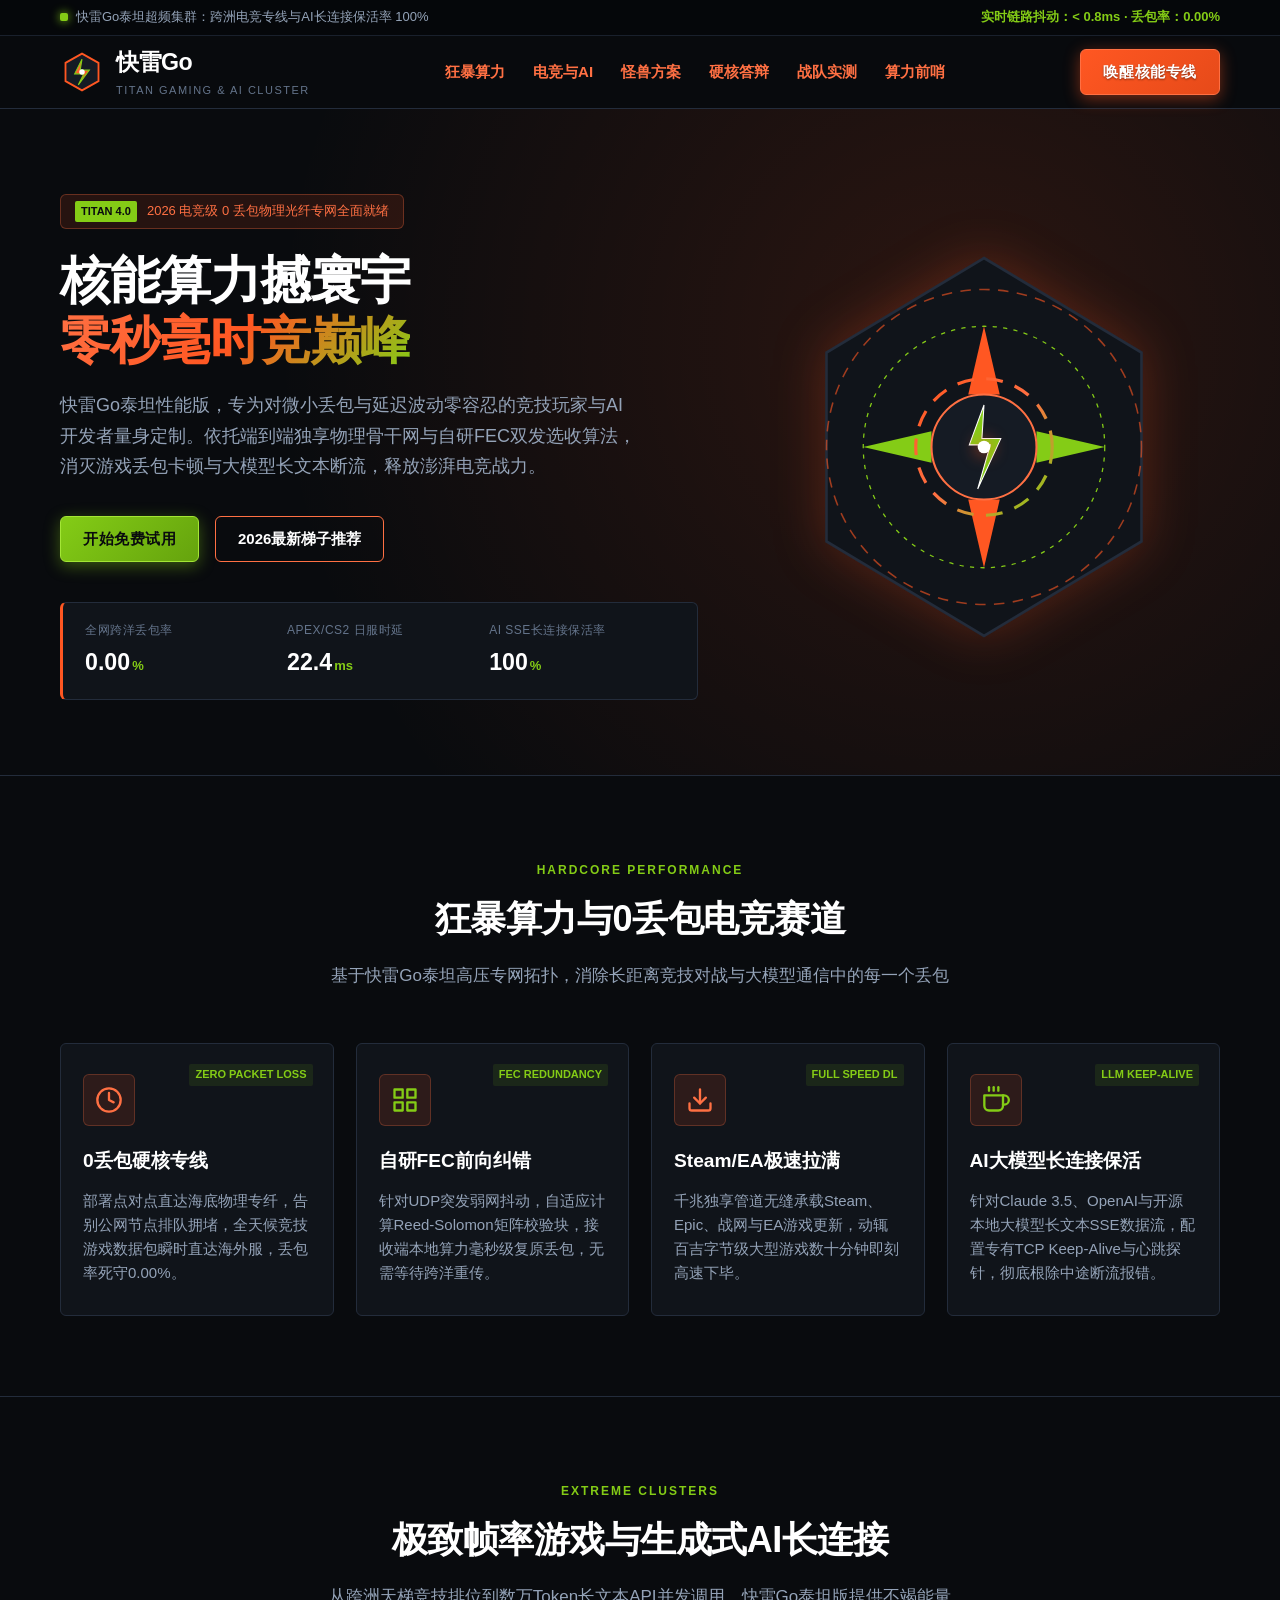
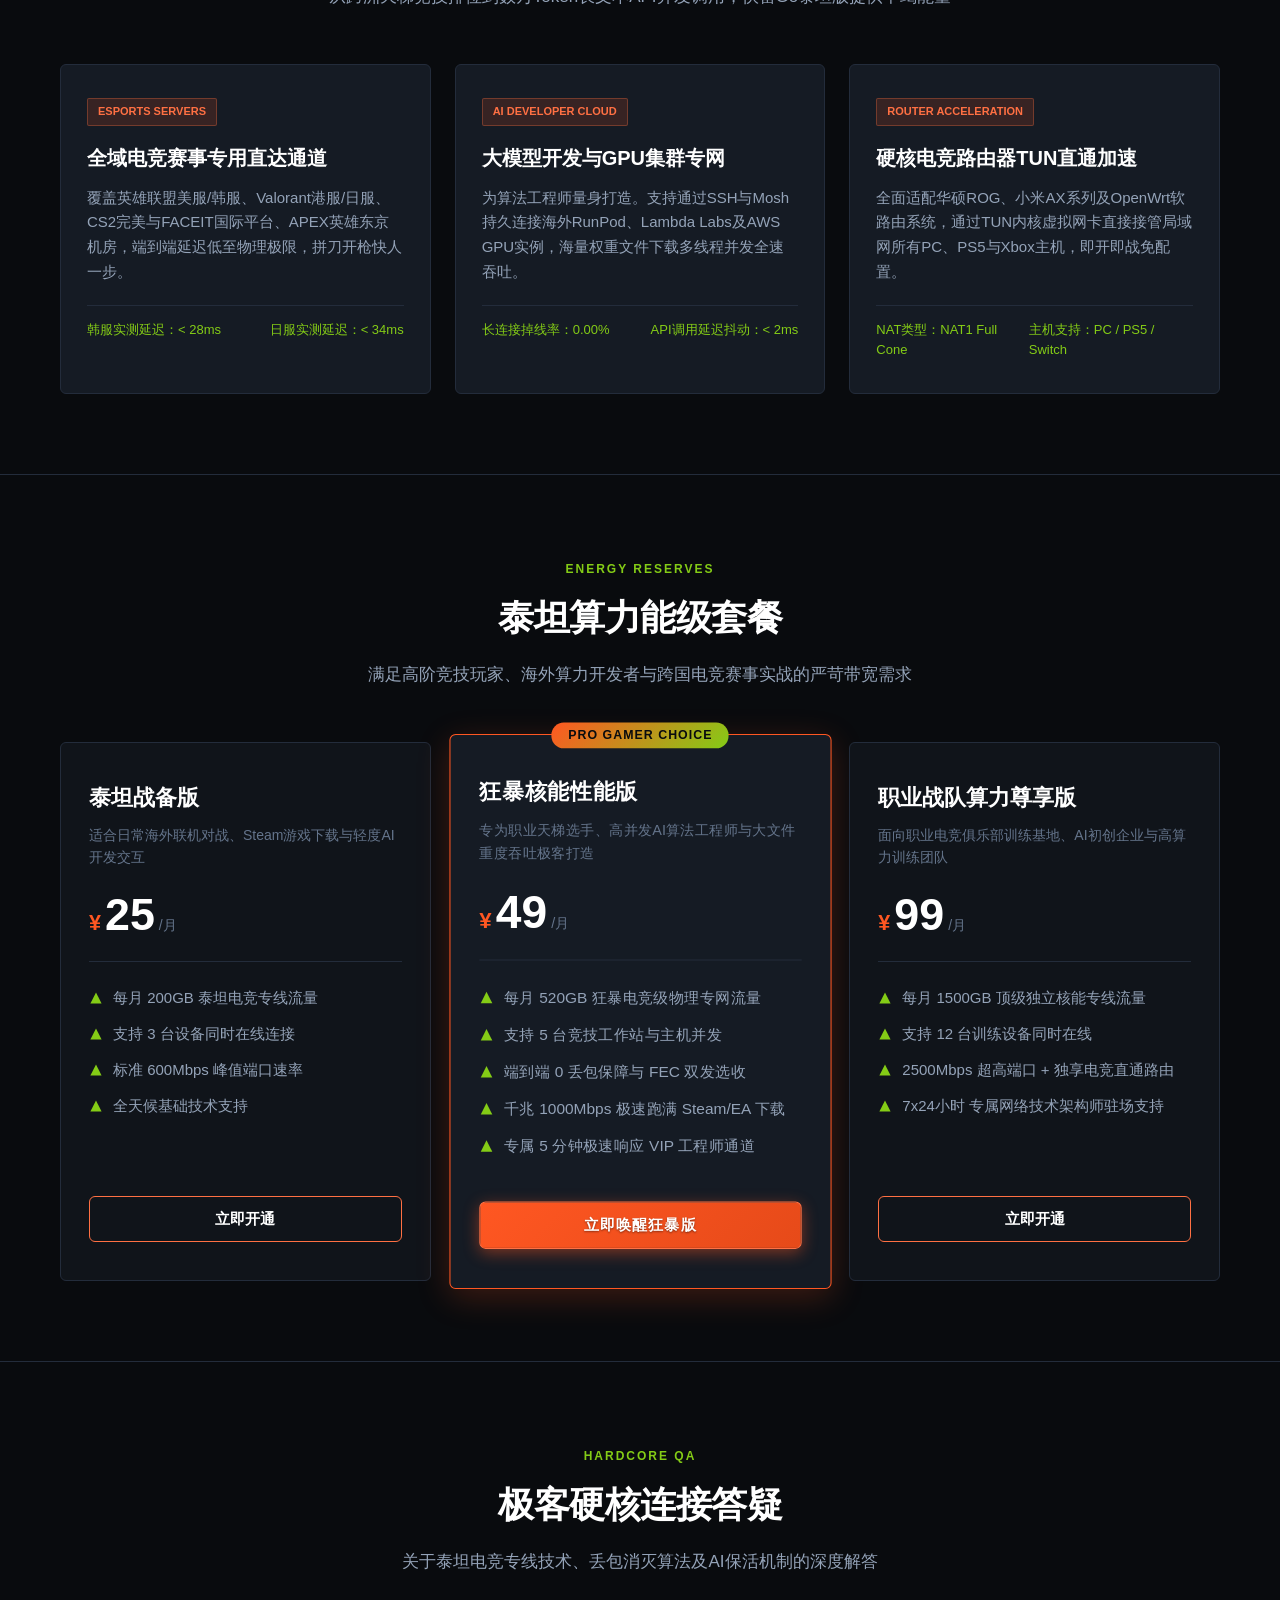
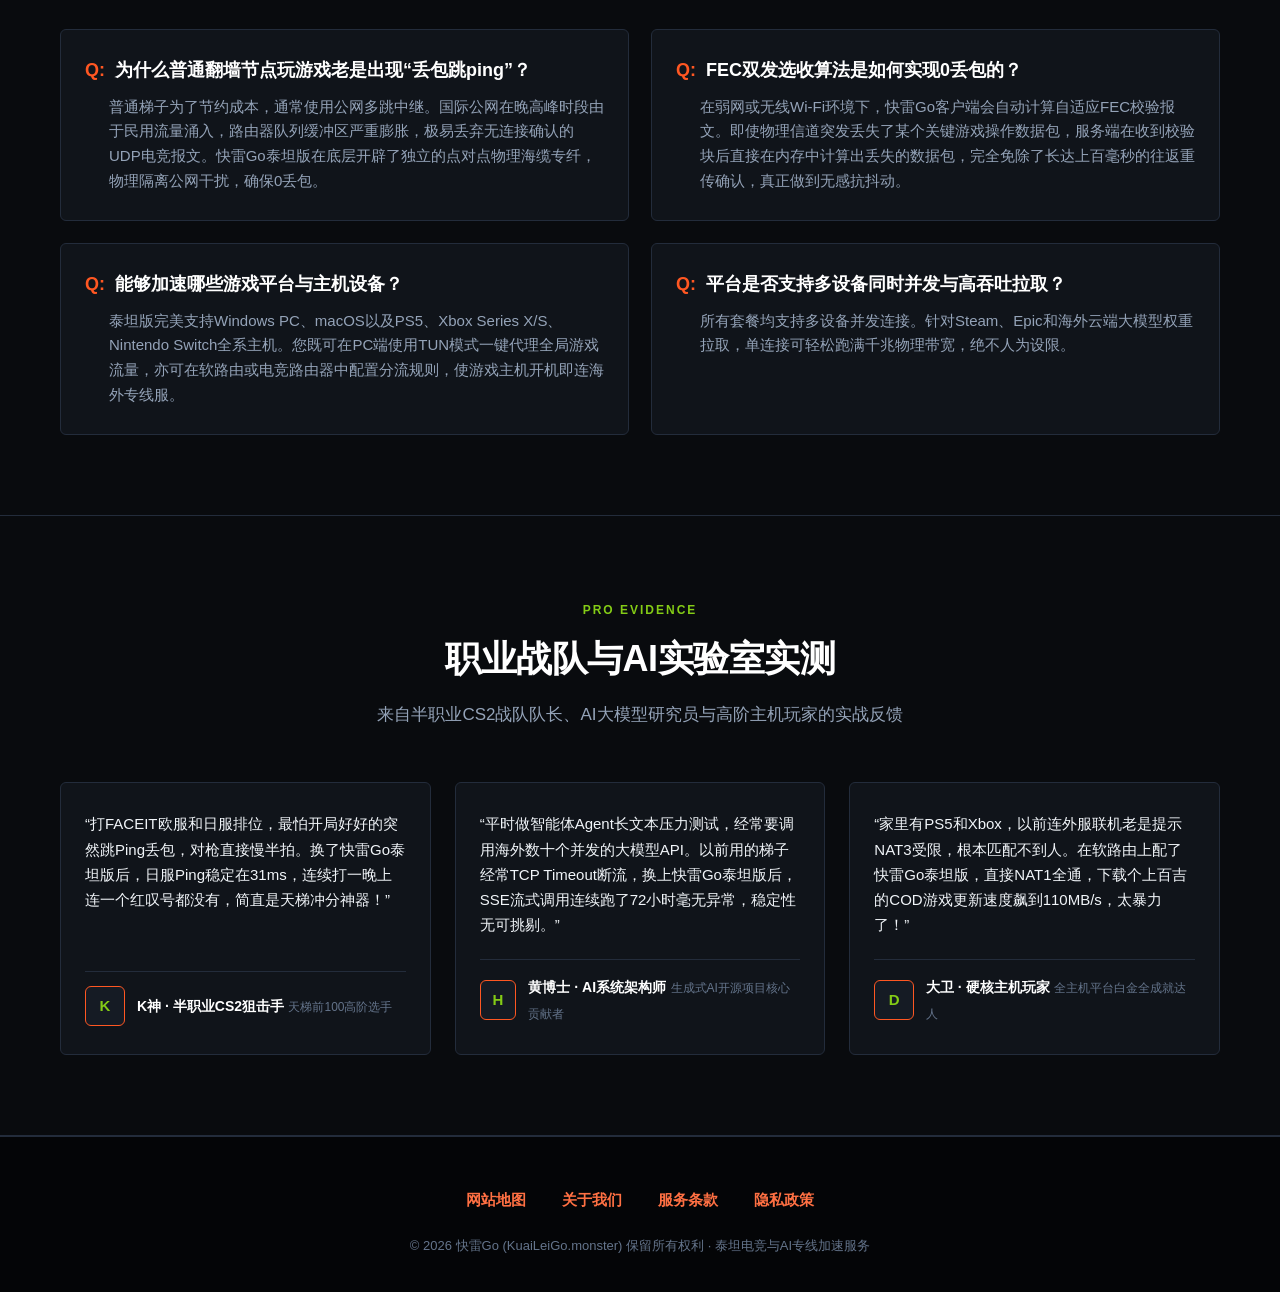
==== index.html @ c0e138bc "feat: initial release for kuaileigo.monster" ====
<!DOCTYPE html>
<html lang="zh-CN">
<head>
  <meta charset="UTF-8">
  <meta name="viewport" content="width=device-width, initial-scale=1.0">
  <title>快雷Go-泰坦电竞与AI版 | 0丢包跨洋物理专线网络加速器与极客游戏机场推荐</title>
  <meta name="description" content="快雷Go泰坦性能版专为职业电竞对战与生成式AI开发者打造。搭载自研FEC前向纠错与双发选收机制，跨国联机丢包率死守0.00%，实现千兆大文件下载与游戏极速秒开。独创长连接保活算法，保障Claude与OpenAI大模型推理稳定不中断。硬核极客专属网络加速与低延迟电竞机场推荐。">
  <meta name="keywords" content="快雷Go,网络加速,极速秒开,机场推荐,0丢包电竞专线,游戏加速器,AI大模型专网,低延迟外服梯子,Steam满速下载">
  <link rel="canonical" href="https://kuaileigo.monster/">

  <!-- Open Graph 社交分享元数据 -->
  <meta property="og:type" content="website">
  <meta property="og:site_name" content="快雷Go">
  <meta property="og:title" content="快雷Go-泰坦电竞与AI版 | 0丢包跨洋物理专线网络加速器与极客游戏机场推荐">
  <meta property="og:description" content="快雷Go泰坦性能版专为职业电竞对战与生成式AI开发者打造。搭载自研FEC前向纠错与双发选收机制，跨国联机丢包率死守0.00%，实现千兆大文件下载与游戏极速秒开。独创长连接保活算法，保障Claude与OpenAI大模型推理稳定不中断。硬核极客专属网络加速与低延迟电竞机场推荐。">
  <meta property="og:url" content="https://kuaileigo.monster/">
  <meta property="og:image" content="https://kuaileigo.monster/og-preview.png">
  <meta property="og:locale" content="zh_CN">

  <!-- Twitter Card 社交卡片 -->
  <meta name="twitter:card" content="summary_large_image">
  <meta name="twitter:title" content="快雷Go-泰坦电竞与AI版 | 0丢包跨洋物理专线网络加速器与极客游戏机场推荐">
  <meta name="twitter:description" content="快雷Go泰坦性能版专为职业电竞对战与生成式AI开发者打造。搭载自研FEC前向纠错与双发选收机制，跨国联机丢包率死守0.00%，实现千兆大文件下载与游戏极速秒开。独创长连接保活算法，保障Claude与OpenAI大模型推理稳定不中断。硬核极客专属网络加速与低延迟电竞机场推荐。">
  <meta name="twitter:image" content="https://kuaileigo.monster/og-preview.png">

  <!-- Schema.org 结构化数据 (Product 富媒体展现) -->
  <script type="application/ld+json">
  {
    "@context": "https://schema.org/",
    "@type": "Product",
    "name": "快雷Go-泰坦电竞与AI版",
    "image": "https://kuaileigo.monster/og-preview.png",
    "description": "快雷Go泰坦性能版专为职业电竞玩家、全球联机对战及高并发AI大模型长连接打造，搭载毫秒级抗拥塞引擎与FEC双发选收算法，实现全链路0丢包超低抖动加速。",
    "brand": {
      "@type": "Brand",
      "name": "快雷Go"
    },
    "category": "电竞低延迟与AI大模型长连接网络加速服务",
    "offers": {
      "@type": "AggregateOffer",
      "url": "https://ww012.twilightaff.com/#/?code=A56DH1Af",
      "priceCurrency": "USD",
      "lowPrice": "4.99",
      "highPrice": "29.99",
      "offerCount": "3",
      "availability": "https://schema.org/InStock"
    },
    "aggregateRating": {
      "@type": "AggregateRating",
      "ratingValue": "4.9",
      "reviewCount": "1420",
      "bestRating": "5",
      "worstRating": "1"
    }
  }
  </script>

  <link rel="stylesheet" href="style.css">
</head>
<body>

  <!-- 泰坦顶部能核状态条 -->
  <div class="titan-topbar">
    <div class="titan-container titan-topbar-flex">
      <div class="titan-core-status">
        <span class="titan-core-beacon"></span>
        <span>快雷Go泰坦超频集群：跨洲电竞专线与AI长连接保活率 100%</span>
      </div>
      <div class="titan-topbar-telemetry">
        <span>实时链路抖动：&lt; 0.8ms · 丢包率：0.00%</span>
      </div>
    </div>
  </div>

  <!-- 泰坦主导航栏 -->
  <header class="titan-header">
    <div class="titan-container titan-nav-wrap">
      <a href="index.html" class="titan-logo" aria-label="快雷Go泰坦性能版首页">
        <!-- 快雷Go 泰坦核能雷印矢量徽标 (几何重装机甲与核能雷电雕印) -->
        <svg class="titan-logo-svg" viewBox="0 0 48 48" fill="none" xmlns="http://www.w3.org/2000/svg">
          <polygon points="24,4 42,14 42,34 24,44 6,34 6,14" fill="#151b24" stroke="#ff5722" stroke-width="2"/>
          <path d="M24 10L16 26H26L20 38L32 22H22L24 10Z" fill="url(#titan-logo-grad)" stroke="#84cc16" stroke-width="1.2"/>
          <circle cx="24" cy="24" r="3" fill="#ffffff"/>
          <defs>
            <linearGradient id="titan-logo-grad" x1="16" y1="10" x2="32" y2="38" gradientUnits="userSpaceOnUse">
              <stop stop-color="#ff7043"/>
              <stop offset="0.6" stop-color="#ff5722"/>
              <stop offset="1" stop-color="#84cc16"/>
            </linearGradient>
          </defs>
        </svg>
        <div class="titan-logo-text">
          <span class="titan-logo-brand">快雷Go</span>
          <span class="titan-logo-sub">TITAN GAMING &amp; AI CLUSTER</span>
        </div>
      </a>

      <!-- 纯CSS原生汉堡切换器 -->
      <input type="checkbox" id="titan-toggle" class="titan-nav-toggle" aria-label="展开导航菜单">
      <label for="titan-toggle" class="titan-hamburger" aria-label="切换主菜单">
        <span></span>
        <span></span>
        <span></span>
      </label>

      <nav class="titan-nav-menu">
        <a href="#advantages" class="titan-nav-link" onclick="document.getElementById('titan-toggle').checked=false">狂暴算力</a>
        <a href="#esports-ai" class="titan-nav-link" onclick="document.getElementById('titan-toggle').checked=false">电竞与AI</a>
        <a href="#pricing" class="titan-nav-link" onclick="document.getElementById('titan-toggle').checked=false">怪兽方案</a>
        <a href="#faq" class="titan-nav-link" onclick="document.getElementById('titan-toggle').checked=false">硬核答辩</a>
        <a href="#reviews" class="titan-nav-link" onclick="document.getElementById('titan-toggle').checked=false">战队实测</a>
        <a href="titan-press.html" class="titan-nav-link">算力前哨</a>
        <label for="titan-toggle" class="titan-menu-close-btn">✕ 收起导航菜单</label>
      </nav>

      <div class="titan-nav-actions">
        <a href="https://ww012.twilightaff.com/#/?code=A56DH1Af" target="_blank" rel="nofollow" class="btn-titan btn-titan-magma">唤醒核能专线</a>
      </div>
    </div>
    <!-- 移动端专属横向滑动导航条：保证在手机视口下导航菜单始终醒目可见、永不缺失 -->
    <nav class="titan-mobile-subnav" aria-label="移动端泰坦快速导航">
      <div class="titan-container titan-mobile-subnav-scroll">
        <a href="#advantages" class="titan-subnav-pill">狂暴算力</a>
        <a href="#esports-ai" class="titan-subnav-pill">电竞与AI</a>
        <a href="#pricing" class="titan-subnav-pill">怪兽方案</a>
        <a href="#faq" class="titan-subnav-pill">硬核答辩</a>
        <a href="#reviews" class="titan-subnav-pill">战队实测</a>
        <a href="titan-press.html" class="titan-subnav-pill">算力前哨</a>
      </div>
    </nav>
  </header>

  <!-- 主体内容 -->
  <main>
    <!-- Hero 区域：对角重装动力切角分栏 -->
    <section class="titan-hero">
      <div class="titan-container">
        <div class="titan-hero-grid">
          <div class="titan-hero-content">
            <div class="titan-hero-badge">
              <span class="titan-badge-tag">TITAN 4.0</span>
              <span>2026 电竞级 0 丢包物理光纤专网全面就绪</span>
            </div>
            <h1 class="titan-hero-title">
              核能算力撼寰宇<br>
              <span class="titan-title-gradient">零秒毫时竞巅峰</span>
            </h1>
            <p class="titan-hero-desc">
              快雷Go泰坦性能版，专为对微小丢包与延迟波动零容忍的竞技玩家与AI开发者量身定制。依托端到端独享物理骨干网与自研FEC双发选收算法，消灭游戏丢包卡顿与大模型长文本断流，释放澎湃电竞战力。
            </p>
            <div class="titan-hero-actions">
              <a href="https://ww012.twilightaff.com/#/?code=A56DH1Af" target="_blank" rel="nofollow" class="btn-titan btn-titan-lime btn-titan-lg">开始免费试用</a>
              <a href="https://tizilab.net/paihang/" target="_blank" class="btn-titan btn-titan-outline btn-titan-lg">2026最新梯子推荐</a>
            </div>

            <!-- 泰坦遥测仪表板 -->
            <div class="titan-hud-strip">
              <div class="titan-hud-item">
                <span class="titan-hud-label">全网跨洋丢包率</span>
                <span class="titan-hud-value">0.00<span>%</span></span>
              </div>
              <div class="titan-hud-item">
                <span class="titan-hud-label">APEX/CS2 日服时延</span>
                <span class="titan-hud-value">22.4<span>ms</span></span>
              </div>
              <div class="titan-hud-item">
                <span class="titan-hud-label">AI SSE长连接保活率</span>
                <span class="titan-hud-value">100<span>%</span></span>
              </div>
            </div>
          </div>

          <!-- 右侧泰坦核能反应堆舞台 (纯SVG矢量动效) -->
          <div class="titan-reactor-stage">
            <svg class="titan-reactor-svg" viewBox="0 0 400 400" fill="none" xmlns="http://www.w3.org/2000/svg">
              <!-- 重装几何外环 -->
              <polygon points="200,20 350,110 350,290 200,380 50,290 50,110" stroke="#232c3b" stroke-width="2.5" fill="#10141a"/>
              <circle cx="200" cy="200" r="150" stroke="#ff5722" stroke-width="1.5" stroke-dasharray="10 8" opacity="0.6"/>
              <circle cx="200" cy="200" r="115" stroke="#84cc16" stroke-width="1.2" stroke-dasharray="4 6"/>

              <!-- 动态旋转核能反应堆涡轮层 -->
              <g class="titan-turbine-spin">
                <path d="M200 85L215 150H185L200 85Z" fill="#ff5722"/>
                <path d="M200 315L215 250H185L200 315Z" fill="#ff5722"/>
                <path d="M85 200L150 215V185L85 200Z" fill="#84cc16"/>
                <path d="M315 200L250 215V185L315 200Z" fill="#84cc16"/>
                <circle cx="200" cy="200" r="65" stroke="url(#titan-magma-grad)" stroke-width="3" stroke-dasharray="16 12"/>
              </g>

              <!-- 中心泰坦核能雷霆印章 -->
              <circle cx="200" cy="200" r="50" fill="#151b24" stroke="#ff7043" stroke-width="2"/>
              <path d="M200 160L186 198H206L194 240L216 192H198L200 160Z" fill="#84cc16" stroke="#ffffff" stroke-width="1"/>
              <circle cx="200" cy="200" r="6" fill="#ffffff" filter="drop-shadow(0 0 8px #ff5722)"/>

              <defs>
                <linearGradient id="titan-magma-grad" x1="140" y1="140" x2="260" y2="260" gradientUnits="userSpaceOnUse">
                  <stop stop-color="#ff5722"/>
                  <stop offset="0.5" stop-color="#ff7043"/>
                  <stop offset="1" stop-color="#84cc16"/>
                </linearGradient>
              </defs>
            </svg>
          </div>
        </div>
      </div>
    </section>

    <!-- 核心优势卡片组 (4列重装卡片) -->
    <section id="advantages" class="titan-section">
      <div class="titan-container">
        <div class="titan-section-header">
          <span class="titan-section-tag">HARDCORE PERFORMANCE</span>
          <h2 class="titan-section-title">狂暴算力与0丢包电竞赛道</h2>
          <p class="titan-section-subtitle">基于快雷Go泰坦高压专网拓扑，消除长距离竞技对战与大模型通信中的每一个丢包</p>
        </div>

        <div class="titan-grid-4">
          <!-- 卡片 1 -->
          <div class="titan-card-armor">
            <span class="titan-card-tag">ZERO PACKET LOSS</span>
            <div class="titan-icon-box">
              <!-- 定制SVG：电竞0丢包雷霆仪表 -->
              <svg width="28" height="28" viewBox="0 0 24 24" fill="none" stroke="#ff7043" stroke-width="2" stroke-linecap="round" stroke-linejoin="round">
                <circle cx="12" cy="12" r="10"/>
                <polyline points="12 6 12 12 16 14"/>
              </svg>
            </div>
            <h3 class="titan-card-title">0丢包硬核专线</h3>
            <p class="titan-card-desc">部署点对点直达海底物理专纤，告别公网节点排队拥堵，全天候竞技游戏数据包瞬时直达海外服，丢包率死守0.00%。</p>
          </div>

          <!-- 卡片 2 -->
          <div class="titan-card-armor">
            <span class="titan-card-tag">FEC REDUNDANCY</span>
            <div class="titan-icon-box">
              <!-- 定制SVG：FEC前向纠错矩阵 -->
              <svg width="28" height="28" viewBox="0 0 24 24" fill="none" stroke="#84cc16" stroke-width="2" stroke-linecap="round" stroke-linejoin="round">
                <rect x="3" y="3" width="7" height="7"/>
                <rect x="14" y="3" width="7" height="7"/>
                <rect x="14" y="14" width="7" height="7"/>
                <rect x="3" y="14" width="7" height="7"/>
              </svg>
            </div>
            <h3 class="titan-card-title">自研FEC前向纠错</h3>
            <p class="titan-card-desc">针对UDP突发弱网抖动，自适应计算Reed-Solomon矩阵校验块，接收端本地算力毫秒级复原丢包，无需等待跨洋重传。</p>
          </div>

          <!-- 卡片 3 -->
          <div class="titan-card-armor">
            <span class="titan-card-tag">FULL SPEED DL</span>
            <div class="titan-icon-box">
              <!-- 定制SVG：千兆极速下载管道 -->
              <svg width="28" height="28" viewBox="0 0 24 24" fill="none" stroke="#ff7043" stroke-width="2" stroke-linecap="round" stroke-linejoin="round">
                <path d="M21 15v4a2 2 0 0 1-2 2H5a2 2 0 0 1-2-2v-4"/>
                <polyline points="7 10 12 15 17 10"/>
                <line x1="12" y1="15" x2="12" y2="3"/>
              </svg>
            </div>
            <h3 class="titan-card-title">Steam/EA极速拉满</h3>
            <p class="titan-card-desc">千兆独享管道无缝承载Steam、Epic、战网与EA游戏更新，动辄百吉字节级大型游戏数十分钟即刻高速下毕。</p>
          </div>

          <!-- 卡片 4 -->
          <div class="titan-card-armor">
            <span class="titan-card-tag">LLM KEEP-ALIVE</span>
            <div class="titan-icon-box">
              <!-- 定制SVG：AI长连接保活管道 -->
              <svg width="28" height="28" viewBox="0 0 24 24" fill="none" stroke="#84cc16" stroke-width="2" stroke-linecap="round" stroke-linejoin="round">
                <path d="M18 8h1a4 4 0 0 1 0 8h-1"/>
                <path d="M2 8h16v9a4 4 0 0 1-4 4H6a4 4 0 0 1-4-4V8z"/>
                <line x1="6" y1="1" x2="6" y2="4"/>
                <line x1="10" y1="1" x2="10" y2="4"/>
                <line x1="14" y1="1" x2="14" y2="4"/>
              </svg>
            </div>
            <h3 class="titan-card-title">AI大模型长连接保活</h3>
            <p class="titan-card-desc">针对Claude 3.5、OpenAI与开源本地大模型长文本SSE数据流，配置专有TCP Keep-Alive与心跳探针，彻底根除中途断流报错。</p>
          </div>
        </div>
      </div>
    </section>

    <!-- 电竞与AI集群卡片 (3列) -->
    <section id="esports-ai" class="titan-section">
      <div class="titan-container">
        <div class="titan-section-header">
          <span class="titan-section-tag">EXTREME CLUSTERS</span>
          <h2 class="titan-section-title">极致帧率游戏与生成式AI长连接</h2>
          <p class="titan-section-subtitle">从跨洲天梯竞技排位到数万Token长文本API并发调用，快雷Go泰坦版提供不竭能量</p>
        </div>

        <div class="titan-grid-3">
          <!-- 卡片 1 -->
          <div class="titan-card-reactor">
            <span class="titan-reactor-badge">ESPORTS SERVERS</span>
            <h3 class="titan-reactor-title">全域电竞赛事专用直达通道</h3>
            <p class="titan-reactor-desc">覆盖英雄联盟美服/韩服、Valorant港服/日服、CS2完美与FACEIT国际平台、APEX英雄东京机房，端到端延迟低至物理极限，拼刀开枪快人一步。</p>
            <div class="titan-reactor-meta">
              <span>韩服实测延迟：&lt; 28ms</span>
              <span>日服实测延迟：&lt; 34ms</span>
            </div>
          </div>

          <!-- 卡片 2 -->
          <div class="titan-card-reactor">
            <span class="titan-reactor-badge">AI DEVELOPER CLOUD</span>
            <h3 class="titan-reactor-title">大模型开发与GPU集群专网</h3>
            <p class="titan-reactor-desc">为算法工程师量身打造。支持通过SSH与Mosh持久连接海外RunPod、Lambda Labs及AWS GPU实例，海量权重文件下载多线程并发全速吞吐。</p>
            <div class="titan-reactor-meta">
              <span>长连接掉线率：0.00%</span>
              <span>API调用延迟抖动：&lt; 2ms</span>
            </div>
          </div>

          <!-- 卡片 3 -->
          <div class="titan-card-reactor">
            <span class="titan-reactor-badge">ROUTER ACCELERATION</span>
            <h3 class="titan-reactor-title">硬核电竞路由器TUN直通加速</h3>
            <p class="titan-reactor-desc">全面适配华硕ROG、小米AX系列及OpenWrt软路由系统，通过TUN内核虚拟网卡直接接管局域网所有PC、PS5与Xbox主机，即开即战免配置。</p>
            <div class="titan-reactor-meta">
              <span>NAT类型：NAT1 Full Cone</span>
              <span>主机支持：PC / PS5 / Switch</span>
            </div>
          </div>
        </div>
      </div>
    </section>

    <!-- 方案价格表 (3列泰坦方案) -->
    <section id="pricing" class="titan-section">
      <div class="titan-container">
        <div class="titan-section-header">
          <span class="titan-section-tag">ENERGY RESERVES</span>
          <h2 class="titan-section-title">泰坦算力能级套餐</h2>
          <p class="titan-section-subtitle">满足高阶竞技玩家、海外算力开发者与跨国电竞赛事实战的严苛带宽需求</p>
        </div>

        <div class="titan-grid-3">
          <!-- 战备入门套餐 -->
          <div class="titan-price-card">
            <h3 class="titan-price-name">泰坦战备版</h3>
            <p class="titan-price-desc">适合日常海外联机对战、Steam游戏下载与轻度AI开发交互</p>
            <div class="titan-cost-row">
              <span class="titan-currency">¥</span>
              <span class="titan-cost-val">25</span>
              <span class="titan-period">/月</span>
            </div>
            <ul class="titan-plan-items">
              <li class="titan-plan-point">
                <svg class="titan-point-icon" viewBox="0 0 20 20" fill="currentColor"><polygon points="10,2 18,18 2,18"/></svg>
                <span>每月 200GB 泰坦电竞专线流量</span>
              </li>
              <li class="titan-plan-point">
                <svg class="titan-point-icon" viewBox="0 0 20 20" fill="currentColor"><polygon points="10,2 18,18 2,18"/></svg>
                <span>支持 3 台设备同时在线连接</span>
              </li>
              <li class="titan-plan-point">
                <svg class="titan-point-icon" viewBox="0 0 20 20" fill="currentColor"><polygon points="10,2 18,18 2,18"/></svg>
                <span>标准 600Mbps 峰值端口速率</span>
              </li>
              <li class="titan-plan-point">
                <svg class="titan-point-icon" viewBox="0 0 20 20" fill="currentColor"><polygon points="10,2 18,18 2,18"/></svg>
                <span>全天候基础技术支持</span>
              </li>
            </ul>
            <div class="titan-action-wrap">
              <a href="https://ww012.twilightaff.com/#/?code=A56DH1Af" target="_blank" rel="nofollow" class="btn-titan btn-titan-outline">立即开通</a>
            </div>
          </div>

          <!-- 狂暴战神套餐 (热门推荐) -->
          <div class="titan-price-card titan-price-featured">
            <span class="titan-featured-pill">PRO GAMER CHOICE</span>
            <h3 class="titan-price-name">狂暴核能性能版</h3>
            <p class="titan-price-desc">专为职业天梯选手、高并发AI算法工程师与大文件重度吞吐极客打造</p>
            <div class="titan-cost-row">
              <span class="titan-currency">¥</span>
              <span class="titan-cost-val">49</span>
              <span class="titan-period">/月</span>
            </div>
            <ul class="titan-plan-items">
              <li class="titan-plan-point">
                <svg class="titan-point-icon" viewBox="0 0 20 20" fill="currentColor"><polygon points="10,2 18,18 2,18"/></svg>
                <span>每月 520GB 狂暴电竞级物理专网流量</span>
              </li>
              <li class="titan-plan-point">
                <svg class="titan-point-icon" viewBox="0 0 20 20" fill="currentColor"><polygon points="10,2 18,18 2,18"/></svg>
                <span>支持 5 台竞技工作站与主机并发</span>
              </li>
              <li class="titan-plan-point">
                <svg class="titan-point-icon" viewBox="0 0 20 20" fill="currentColor"><polygon points="10,2 18,18 2,18"/></svg>
                <span>端到端 0 丢包保障与 FEC 双发选收</span>
              </li>
              <li class="titan-plan-point">
                <svg class="titan-point-icon" viewBox="0 0 20 20" fill="currentColor"><polygon points="10,2 18,18 2,18"/></svg>
                <span>千兆 1000Mbps 极速跑满 Steam/EA 下载</span>
              </li>
              <li class="titan-plan-point">
                <svg class="titan-point-icon" viewBox="0 0 20 20" fill="currentColor"><polygon points="10,2 18,18 2,18"/></svg>
                <span>专属 5 分钟极速响应 VIP 工程师通道</span>
              </li>
            </ul>
            <div class="titan-action-wrap">
              <a href="https://ww012.twilightaff.com/#/?code=A56DH1Af" target="_blank" rel="nofollow" class="btn-titan btn-titan-magma">立即唤醒狂暴版</a>
            </div>
          </div>

          <!-- 战队超频版 -->
          <div class="titan-price-card">
            <h3 class="titan-price-name">职业战队算力尊享版</h3>
            <p class="titan-price-desc">面向职业电竞俱乐部训练基地、AI初创企业与高算力训练团队</p>
            <div class="titan-cost-row">
              <span class="titan-currency">¥</span>
              <span class="titan-cost-val">99</span>
              <span class="titan-period">/月</span>
            </div>
            <ul class="titan-plan-items">
              <li class="titan-plan-point">
                <svg class="titan-point-icon" viewBox="0 0 20 20" fill="currentColor"><polygon points="10,2 18,18 2,18"/></svg>
                <span>每月 1500GB 顶级独立核能专线流量</span>
              </li>
              <li class="titan-plan-point">
                <svg class="titan-point-icon" viewBox="0 0 20 20" fill="currentColor"><polygon points="10,2 18,18 2,18"/></svg>
                <span>支持 12 台训练设备同时在线</span>
              </li>
              <li class="titan-plan-point">
                <svg class="titan-point-icon" viewBox="0 0 20 20" fill="currentColor"><polygon points="10,2 18,18 2,18"/></svg>
                <span>2500Mbps 超高端口 + 独享电竞直通路由</span>
              </li>
              <li class="titan-plan-point">
                <svg class="titan-point-icon" viewBox="0 0 20 20" fill="currentColor"><polygon points="10,2 18,18 2,18"/></svg>
                <span>7x24小时 专属网络技术架构师驻场支持</span>
              </li>
            </ul>
            <div class="titan-action-wrap">
              <a href="https://ww012.twilightaff.com/#/?code=A56DH1Af" target="_blank" rel="nofollow" class="btn-titan btn-titan-outline">立即开通</a>
            </div>
          </div>
        </div>
      </div>
    </section>

    <!-- FAQ 疑难解答 (4项精选) -->
    <section id="faq" class="titan-section">
      <div class="titan-container">
        <div class="titan-section-header">
          <span class="titan-section-tag">HARDCORE QA</span>
          <h2 class="titan-section-title">极客硬核连接答疑</h2>
          <p class="titan-section-subtitle">关于泰坦电竞专线技术、丢包消灭算法及AI保活机制的深度解答</p>
        </div>

        <div class="titan-faq-grid">
          <div class="titan-faq-card">
            <h3 class="titan-faq-q"><span class="titan-faq-prefix">Q:</span> 为什么普通翻墙节点玩游戏老是出现“丢包跳ping”？</h3>
            <p class="titan-faq-a">普通梯子为了节约成本，通常使用公网多跳中继。国际公网在晚高峰时段由于民用流量涌入，路由器队列缓冲区严重膨胀，极易丢弃无连接确认的UDP电竞报文。快雷Go泰坦版在底层开辟了独立的点对点物理海缆专纤，物理隔离公网干扰，确保0丢包。</p>
          </div>

          <div class="titan-faq-card">
            <h3 class="titan-faq-q"><span class="titan-faq-prefix">Q:</span> FEC双发选收算法是如何实现0丢包的？</h3>
            <p class="titan-faq-a">在弱网或无线Wi-Fi环境下，快雷Go客户端会自动计算自适应FEC校验报文。即使物理信道突发丢失了某个关键游戏操作数据包，服务端在收到校验块后直接在内存中计算出丢失的数据包，完全免除了长达上百毫秒的往返重传确认，真正做到无感抗抖动。</p>
          </div>

          <div class="titan-faq-card">
            <h3 class="titan-faq-q"><span class="titan-faq-prefix">Q:</span> 能够加速哪些游戏平台与主机设备？</h3>
            <p class="titan-faq-a">泰坦版完美支持Windows PC、macOS以及PS5、Xbox Series X/S、Nintendo Switch全系主机。您既可在PC端使用TUN模式一键代理全局游戏流量，亦可在软路由或电竞路由器中配置分流规则，使游戏主机开机即连海外专线服。</p>
          </div>

          <div class="titan-faq-card">
            <h3 class="titan-faq-q"><span class="titan-faq-prefix">Q:</span> 平台是否支持多设备同时并发与高吞吐拉取？</h3>
            <p class="titan-faq-a">所有套餐均支持多设备并发连接。针对Steam、Epic和海外云端大模型权重拉取，单连接可轻松跑满千兆物理带宽，绝不人为设限。</p>
          </div>
        </div>
      </div>
    </section>

    <!-- 战队口碑反馈 (3位硬核玩家) -->
    <section id="reviews" class="titan-section">
      <div class="titan-container">
        <div class="titan-section-header">
          <span class="titan-section-tag">PRO EVIDENCE</span>
          <h2 class="titan-section-title">职业战队与AI实验室实测</h2>
          <p class="titan-section-subtitle">来自半职业CS2战队队长、AI大模型研究员与高阶主机玩家的实战反馈</p>
        </div>

        <div class="titan-grid-3">
          <div class="titan-review-card">
            <p class="titan-review-content">“打FACEIT欧服和日服排位，最怕开局好好的突然跳Ping丢包，对枪直接慢半拍。换了快雷Go泰坦版后，日服Ping稳定在31ms，连续打一晚上连一个红叹号都没有，简直是天梯冲分神器！”</p>
            <div class="titan-review-meta">
              <div class="titan-avatar">K</div>
              <div>
                <span class="titan-reviewer-name">K神 · 半职业CS2狙击手</span>
                <span class="titan-reviewer-title">天梯前100高阶选手</span>
              </div>
            </div>
          </div>

          <div class="titan-review-card">
            <p class="titan-review-content">“平时做智能体Agent长文本压力测试，经常要调用海外数十个并发的大模型API。以前用的梯子经常TCP Timeout断流，换上快雷Go泰坦版后，SSE流式调用连续跑了72小时毫无异常，稳定性无可挑剔。”</p>
            <div class="titan-review-meta">
              <div class="titan-avatar">H</div>
              <div>
                <span class="titan-reviewer-name">黄博士 · AI系统架构师</span>
                <span class="titan-reviewer-title">生成式AI开源项目核心贡献者</span>
              </div>
            </div>
          </div>

          <div class="titan-review-card">
            <p class="titan-review-content">“家里有PS5和Xbox，以前连外服联机老是提示NAT3受限，根本匹配不到人。在软路由上配了快雷Go泰坦版，直接NAT1全通，下载个上百吉的COD游戏更新速度飙到110MB/s，太暴力了！”</p>
            <div class="titan-review-meta">
              <div class="titan-avatar">D</div>
              <div>
                <span class="titan-reviewer-name">大卫 · 硬核主机玩家</span>
                <span class="titan-reviewer-title">全主机平台白金全成就达人</span>
              </div>
            </div>
          </div>
        </div>
      </div>
    </section>
  </main>

  <!-- 底部规范 (严格仅保留4个中文标题链接，打开独立子页面) -->
  <footer class="titan-footer">
    <div class="titan-container">
      <ul class="titan-footer-links">
        <li><a href="sitemap.html" class="titan-footer-link">网站地图</a></li>
        <li><a href="about.html" class="titan-footer-link">关于我们</a></li>
        <li><a href="terms.html" class="titan-footer-link">服务条款</a></li>
        <li><a href="privacy.html" class="titan-footer-link">隐私政策</a></li>
      </ul>
      <div class="titan-copyright">
        &copy; 2026 快雷Go (KuaiLeiGo.monster) 保留所有权利 · 泰坦电竞与AI专线加速服务
      </div>
    </div>
  </footer>

</body>
</html>
---- style.css ----
/* ===================================================================
   快雷Go (kuaileigo.monster) - 泰坦电竞与AI性能版样式表
   设计语言：泰坦核能算力矩阵风 (Titanium Magma Reactor / High-Torque Kinetic)
   特性：重装机能倒角、熔岩炽橙电浆雷霆、零第三方依赖、移动端响应式
   =================================================================== */

:root {
  --titan-bg: #090b0e;
  --titan-surface: #10141a;
  --titan-card: #151b24;
  --titan-card-hover: #1c2431;
  --titan-border: #232c3b;
  --titan-magma: #ff5722;
  --titan-magma-light: #ff7043;
  --titan-lime: #84cc16;
  --titan-ember: #f59e0b;
  --text-titan: #f1f5f9;
  --text-muted: #94a3b8;
  --text-dim: #64748b;
  --radius-chamfer: 6px;
  --max-w: 1200px;
  --font-stack: -apple-system, BlinkMacSystemFont, "Segoe UI", Roboto, "PingFang SC", "Hiragino Sans GB", "Microsoft YaHei", sans-serif;
}

*, *::before, *::after {
  box-sizing: border-box;
  margin: 0;
  padding: 0;
}

html {
  scroll-behavior: smooth;
  font-size: 16px;
  background-color: var(--titan-bg);
}

body {
  font-family: var(--font-stack);
  background-color: var(--titan-bg);
  color: var(--text-titan);
  line-height: 1.6;
  -webkit-font-smoothing: antialiased;
  overflow-x: hidden;
}

a:not(.btn-titan), a:not(.btn-titan):visited {
  color: var(--titan-magma-light);
  text-decoration: none;
  transition: color 0.2s ease;
}

a:not(.btn-titan):hover, a:not(.btn-titan):focus {
  color: var(--titan-lime);
}

img, svg {
  display: block;
  max-width: 100%;
}

.titan-container {
  max-width: var(--max-w);
  margin-left: auto;
  margin-right: auto;
  padding-left: 20px;
  padding-right: 20px;
}

/* ================= 泰坦顶部能核状态条 ================= */
.titan-topbar {
  background: #05070a;
  border-bottom: 1px solid #19202c;
  font-size: 0.8125rem;
  color: var(--text-muted);
  padding: 7px 0;
}

.titan-topbar-flex {
  display: flex;
  align-items: center;
  justify-content: space-between;
  flex-wrap: wrap;
  gap: 10px;
}

.titan-core-status {
  display: inline-flex;
  align-items: center;
  gap: 8px;
}

.titan-core-beacon {
  width: 8px;
  height: 8px;
  border-radius: 2px;
  background: var(--titan-lime);
  box-shadow: 0 0 10px var(--titan-lime);
  animation: titanPulse 2s infinite ease-in-out;
}

@keyframes titanPulse {
  0%, 100% { opacity: 1; transform: scale(1); }
  50% { opacity: 0.3; transform: scale(0.85); }
}

.titan-topbar-telemetry {
  color: var(--titan-lime);
  font-weight: 600;
  font-variant-numeric: tabular-nums;
}

/* ================= 泰坦主导航栏 ================= */
.titan-header {
  position: sticky;
  top: 0;
  z-index: 1000;
  background: rgba(9, 11, 14, 0.96);
  border-bottom: 1px solid var(--titan-border);
  backdrop-filter: blur(10px);
  -webkit-backdrop-filter: blur(10px);
}

.titan-nav-wrap {
  display: flex;
  align-items: center;
  justify-content: space-between;
  height: 72px;
}

/* Logo 造型：泰坦核能雷印 */
.titan-logo {
  display: inline-flex;
  align-items: center;
  gap: 12px;
}

.titan-logo-svg {
  width: 44px;
  height: 44px;
  flex-shrink: 0;
}

.titan-logo-text {
  display: flex;
  flex-direction: column;
}

.titan-logo-brand {
  font-size: 1.45rem;
  font-weight: 800;
  letter-spacing: -0.5px;
  color: #ffffff;
  display: flex;
  align-items: center;
  gap: 4px;
}

.titan-logo-brand span {
  color: var(--titan-magma);
}

.titan-logo-sub {
  font-size: 0.6875rem;
  color: var(--text-dim);
  letter-spacing: 1.5px;
  text-transform: uppercase;
}

.titan-nav-menu {
  display: flex;
  align-items: center;
  gap: 28px;
  list-style: none;
}

.titan-nav-link {
  font-size: 0.9375rem;
  color: var(--text-muted);
  font-weight: 600;
  transition: color 0.2s ease;
  padding: 6px 0;
}

.titan-nav-link:hover {
  color: #ffffff;
}

.titan-nav-actions {
  display: flex;
  align-items: center;
  gap: 14px;
}

/* 按钮规范与文字高清晰度保证 (彻底杜绝 :visited 状态下的低对比度覆盖) */
.btn-titan,
a.btn-titan,
a.btn-titan:link,
a.btn-titan:visited {
  display: inline-flex;
  align-items: center;
  justify-content: center;
  gap: 8px;
  font-family: var(--font-stack);
  font-size: 0.9375rem;
  font-weight: 800;
  padding: 10px 22px;
  min-height: 44px;
  border-radius: var(--radius-chamfer);
  border: 1px solid transparent;
  cursor: pointer;
  transition: all 0.2s ease;
  white-space: nowrap;
  text-decoration: none;
  -webkit-font-smoothing: antialiased;
}

.btn-titan-magma,
a.btn-titan-magma,
a.btn-titan-magma:link,
a.btn-titan-magma:visited,
a.btn-titan-magma:hover,
a.btn-titan-magma:focus,
a.btn-titan-magma:active {
  background: linear-gradient(135deg, #ff5722 0%, #e64a19 100%);
  color: #ffffff !important;
  font-weight: 800;
  letter-spacing: 0.6px;
  border-color: #ff7043;
  text-shadow: 0 1px 2px rgba(0, 0, 0, 0.45);
  box-shadow: 0 4px 16px rgba(255, 87, 34, 0.45);
}

.btn-titan-magma:hover,
a.btn-titan-magma:hover {
  background: linear-gradient(135deg, #ff7043 0%, #ff5722 100%);
  color: #ffffff !important;
  box-shadow: 0 6px 22px rgba(255, 87, 34, 0.65);
  transform: translateY(-1px);
}

.btn-titan-lime,
a.btn-titan-lime,
a.btn-titan-lime:link,
a.btn-titan-lime:visited,
a.btn-titan-lime:hover,
a.btn-titan-lime:focus,
a.btn-titan-lime:active {
  background: linear-gradient(135deg, #84cc16 0%, #65a30d 100%);
  color: #090b0e !important;
  font-weight: 800;
  letter-spacing: 0.5px;
  border-color: #a3e635;
  text-shadow: none;
  box-shadow: 0 4px 16px rgba(132, 204, 22, 0.4);
}

.btn-titan-lime:hover,
a.btn-titan-lime:hover {
  background: linear-gradient(135deg, #a3e635 0%, #84cc16 100%);
  color: #090b0e !important;
  box-shadow: 0 6px 22px rgba(132, 204, 22, 0.6);
  transform: translateY(-1px);
}

.btn-titan-outline,
a.btn-titan-outline,
a.btn-titan-outline:link,
a.btn-titan-outline:visited {
  background: transparent;
  color: #ffffff !important;
  border-color: #ff7043;
  font-weight: 700;
}

.btn-titan-outline:hover,
a.btn-titan-outline:hover {
  background: rgba(255, 87, 34, 0.15);
  border-color: var(--titan-magma-light);
  color: #ffffff !important;
}

.btn-titan-lg {
  padding: 14px 30px;
  font-size: 1.0625rem;
  min-height: 50px;
}

/* 纯CSS原生汉堡切换器 */
.titan-nav-toggle {
  position: absolute;
  opacity: 0;
  width: 0;
  height: 0;
  pointer-events: none;
}

.titan-hamburger {
  display: none;
  flex-direction: column;
  justify-content: center;
  align-items: center;
  gap: 5px;
  width: 42px;
  height: 42px;
  cursor: pointer;
  background: rgba(255, 87, 34, 0.08);
  border: 1px solid var(--titan-border);
  border-radius: 4px;
  padding: 8px;
  transition: all 0.25s ease;
  -webkit-tap-highlight-color: transparent;
  flex-shrink: 0;
}

.titan-hamburger:hover, .titan-hamburger:active {
  background: rgba(255, 87, 34, 0.2);
  border-color: var(--titan-magma);
}

.titan-hamburger span {
  width: 22px;
  height: 2px;
  background-color: #ffffff;
  border-radius: 2px;
  transition: transform 0.3s ease, opacity 0.3s ease;
  transform-origin: center;
}

.titan-nav-toggle:checked ~ .titan-hamburger span:nth-child(1) {
  transform: translateY(7px) rotate(45deg);
}
.titan-nav-toggle:checked ~ .titan-hamburger span:nth-child(2) {
  opacity: 0;
}
.titan-nav-toggle:checked ~ .titan-hamburger span:nth-child(3) {
  transform: translateY(-7px) rotate(-45deg);
}

.titan-menu-close-btn {
  display: none;
}

.titan-mobile-subnav {
  display: none;
}

/* ================= Hero 区域：对角重装动力切角分栏 ================= */
.titan-hero {
  position: relative;
  padding: 85px 0 75px;
  border-bottom: 1px solid var(--titan-border);
  background: radial-gradient(circle at 75% 35%, rgba(255, 87, 34, 0.14) 0%, rgba(9, 11, 14, 0) 65%);
}

.titan-hero-grid {
  display: grid;
  grid-template-columns: 1.15fr 0.85fr;
  align-items: center;
  gap: 50px;
}

.titan-hero-badge {
  display: inline-flex;
  align-items: center;
  gap: 10px;
  background: rgba(255, 87, 34, 0.12);
  border: 1px solid rgba(255, 112, 67, 0.3);
  padding: 6px 14px;
  border-radius: var(--radius-chamfer);
  font-size: 0.8125rem;
  color: var(--titan-magma-light);
  margin-bottom: 22px;
}

.titan-badge-tag {
  background: var(--titan-lime);
  color: #090b0e;
  font-weight: 800;
  font-size: 0.6875rem;
  padding: 2px 6px;
  border-radius: 2px;
}

.titan-hero-title {
  font-size: 3.2rem;
  font-weight: 800;
  line-height: 1.16;
  letter-spacing: -1px;
  color: #ffffff;
  margin-bottom: 20px;
}

.titan-title-gradient {
  background: linear-gradient(135deg, #ff7043 0%, #ff5722 50%, #84cc16 100%);
  -webkit-background-clip: text;
  -webkit-text-fill-color: transparent;
}

.titan-hero-desc {
  font-size: 1.125rem;
  color: var(--text-muted);
  line-height: 1.7;
  margin-bottom: 34px;
  max-width: 580px;
}

.titan-hero-actions {
  display: flex;
  align-items: center;
  flex-wrap: wrap;
  gap: 16px;
  margin-bottom: 40px;
}

/* 泰坦遥测仪表板 */
.titan-hud-strip {
  display: grid;
  grid-template-columns: repeat(3, 1fr);
  gap: 16px;
  padding: 18px 22px;
  background: var(--titan-surface);
  border: 1px solid var(--titan-border);
  border-left: 3px solid var(--titan-magma);
  border-radius: var(--radius-chamfer);
}

.titan-hud-item {
  display: flex;
  flex-direction: column;
}

.titan-hud-label {
  font-size: 0.75rem;
  color: var(--text-dim);
  text-transform: uppercase;
  letter-spacing: 0.5px;
  margin-bottom: 4px;
}

.titan-hud-value {
  font-size: 1.45rem;
  font-weight: 800;
  color: #ffffff;
  font-variant-numeric: tabular-nums;
}

.titan-hud-value span {
  font-size: 0.8125rem;
  font-weight: 600;
  color: var(--titan-lime);
  margin-left: 2px;
}

/* 右侧泰坦核能反应堆舞台 */
.titan-reactor-stage {
  position: relative;
  display: flex;
  align-items: center;
  justify-content: center;
}

.titan-reactor-svg {
  width: 100%;
  max-width: 420px;
  height: auto;
  filter: drop-shadow(0 0 25px rgba(255, 87, 34, 0.25));
}

.titan-turbine-spin {
  transform-origin: 200px 200px;
  animation: titanReactorSpin 10s linear infinite;
}

@keyframes titanReactorSpin {
  from { transform: rotate(0deg); }
  to { transform: rotate(360deg); }
}

/* ================= 公共区块头部 ================= */
.titan-section {
  padding: 80px 0;
  border-bottom: 1px solid var(--titan-border);
}

.titan-section-header {
  text-align: center;
  max-width: 740px;
  margin: 0 auto 54px;
}

.titan-section-tag {
  display: inline-block;
  font-size: 0.75rem;
  font-weight: 800;
  color: var(--titan-lime);
  letter-spacing: 2px;
  text-transform: uppercase;
  margin-bottom: 10px;
}

.titan-section-title {
  font-size: 2.25rem;
  font-weight: 800;
  color: #ffffff;
  letter-spacing: -0.5px;
  margin-bottom: 14px;
}

.titan-section-subtitle {
  font-size: 1.0625rem;
  color: var(--text-muted);
}

/* ================= 核心优势卡片组 (4列重装卡片) ================= */
.titan-grid-4 {
  display: grid;
  grid-template-columns: repeat(4, 1fr);
  gap: 22px;
}

.titan-card-armor {
  background: var(--titan-surface);
  border: 1px solid var(--titan-border);
  border-radius: var(--radius-chamfer);
  padding: 30px 22px;
  position: relative;
  transition: all 0.25s ease;
}

.titan-card-armor::before {
  content: "";
  position: absolute;
  top: 0;
  left: 0;
  width: 100%;
  height: 3px;
  background: transparent;
  transition: background 0.25s ease;
}

.titan-card-armor:hover {
  background: var(--titan-card-hover);
  border-color: var(--titan-magma);
  transform: translateY(-4px);
  box-shadow: 0 12px 28px rgba(255, 87, 34, 0.15);
}

.titan-card-armor:hover::before {
  background: linear-gradient(90deg, var(--titan-magma), var(--titan-lime));
}

.titan-icon-box {
  width: 52px;
  height: 52px;
  background: rgba(255, 87, 34, 0.12);
  border: 1px solid rgba(255, 112, 67, 0.25);
  border-radius: var(--radius-chamfer);
  display: flex;
  align-items: center;
  justify-content: center;
  margin-bottom: 20px;
}

.titan-card-tag {
  position: absolute;
  top: 20px;
  right: 20px;
  font-size: 0.6875rem;
  font-weight: 800;
  color: var(--titan-lime);
  background: rgba(132, 204, 22, 0.1);
  padding: 2px 6px;
  border-radius: 2px;
}

.titan-card-title {
  font-size: 1.2rem;
  font-weight: 700;
  color: #ffffff;
  margin-bottom: 12px;
}

.titan-card-desc {
  font-size: 0.9375rem;
  color: var(--text-muted);
  line-height: 1.6;
}

/* ================= 电竞与AI集群卡片 (3列) ================= */
.titan-grid-3 {
  display: grid;
  grid-template-columns: repeat(3, 1fr);
  gap: 24px;
}

.titan-card-reactor {
  background: var(--titan-card);
  border: 1px solid var(--titan-border);
  border-radius: var(--radius-chamfer);
  padding: 32px 26px;
  transition: all 0.25s ease;
  position: relative;
}

.titan-card-reactor:hover {
  border-color: var(--titan-lime);
  transform: translateY(-3px);
  box-shadow: 0 10px 25px rgba(132, 204, 22, 0.12);
}

.titan-reactor-badge {
  display: inline-block;
  font-size: 0.6875rem;
  font-weight: 800;
  padding: 4px 10px;
  background: rgba(255, 87, 34, 0.15);
  color: var(--titan-magma-light);
  border: 1px solid rgba(255, 112, 67, 0.3);
  border-radius: 2px;
  margin-bottom: 16px;
}

.titan-reactor-title {
  font-size: 1.25rem;
  font-weight: 700;
  color: #ffffff;
  margin-bottom: 12px;
}

.titan-reactor-desc {
  font-size: 0.9375rem;
  color: var(--text-muted);
  line-height: 1.65;
  margin-bottom: 20px;
}

.titan-reactor-meta {
  border-top: 1px solid var(--titan-border);
  padding-top: 14px;
  display: flex;
  align-items: center;
  justify-content: space-between;
  font-size: 0.8125rem;
  color: var(--titan-lime);
}

/* ================= 方案价格表 (3列泰坦方案) ================= */
.titan-price-card {
  background: var(--titan-surface);
  border: 1px solid var(--titan-border);
  border-radius: var(--radius-chamfer);
  padding: 38px 28px;
  position: relative;
  transition: all 0.25s ease;
  display: flex;
  flex-direction: column;
}

.titan-price-featured {
  background: var(--titan-card);
  border-color: var(--titan-magma);
  box-shadow: 0 8px 32px rgba(255, 87, 34, 0.22);
  transform: scale(1.03);
}

.titan-featured-pill {
  position: absolute;
  top: -12px;
  left: 50%;
  transform: translateX(-50%);
  background: linear-gradient(135deg, #ff5722 0%, #84cc16 100%);
  color: #090b0e;
  font-size: 0.75rem;
  font-weight: 900;
  padding: 3px 16px;
  border-radius: 12px;
  letter-spacing: 1px;
}

.titan-price-name {
  font-size: 1.35rem;
  font-weight: 700;
  color: #ffffff;
  margin-bottom: 8px;
}

.titan-price-desc {
  font-size: 0.875rem;
  color: var(--text-dim);
  margin-bottom: 24px;
}

.titan-cost-row {
  display: flex;
  align-items: baseline;
  gap: 4px;
  margin-bottom: 24px;
  padding-bottom: 20px;
  border-bottom: 1px solid var(--titan-border);
}

.titan-currency {
  font-size: 1.35rem;
  font-weight: 700;
  color: var(--titan-magma);
}

.titan-cost-val {
  font-size: 2.8rem;
  font-weight: 800;
  color: #ffffff;
  line-height: 1;
}

.titan-period {
  font-size: 0.875rem;
  color: var(--text-dim);
}

.titan-plan-items {
  list-style: none;
  margin-bottom: 30px;
  flex-grow: 1;
}

.titan-plan-point {
  display: flex;
  align-items: center;
  gap: 10px;
  font-size: 0.9375rem;
  color: var(--text-muted);
  margin-bottom: 12px;
}

.titan-point-icon {
  width: 14px;
  height: 14px;
  color: var(--titan-lime);
  flex-shrink: 0;
}

.titan-action-wrap {
  margin-top: auto;
}

.titan-action-wrap .btn-titan {
  width: 100%;
}

/* ================= FAQ 疑难解答 (2列) ================= */
.titan-faq-grid {
  display: grid;
  grid-template-columns: repeat(2, 1fr);
  gap: 22px;
}

.titan-faq-card {
  background: var(--titan-surface);
  border: 1px solid var(--titan-border);
  border-radius: var(--radius-chamfer);
  padding: 26px 24px;
}

.titan-faq-q {
  font-size: 1.125rem;
  font-weight: 700;
  color: #ffffff;
  margin-bottom: 10px;
  display: flex;
  align-items: flex-start;
  gap: 10px;
}

.titan-faq-prefix {
  color: var(--titan-magma);
  font-weight: 800;
}

.titan-faq-a {
  font-size: 0.9375rem;
  color: var(--text-muted);
  line-height: 1.65;
  padding-left: 24px;
}

/* ================= 职业战队与极客口碑 (3列) ================= */
.titan-review-card {
  background: var(--titan-surface);
  border: 1px solid var(--titan-border);
  border-radius: var(--radius-chamfer);
  padding: 28px 24px;
  display: flex;
  flex-direction: column;
  justify-content: space-between;
}

.titan-review-content {
  font-size: 0.9375rem;
  color: var(--text-titan);
  line-height: 1.68;
  margin-bottom: 22px;
}

.titan-review-meta {
  display: flex;
  align-items: center;
  gap: 12px;
  border-top: 1px solid var(--titan-border);
  padding-top: 14px;
}

.titan-avatar {
  width: 40px;
  height: 40px;
  border-radius: var(--radius-chamfer);
  background: var(--titan-card);
  border: 1px solid var(--titan-magma);
  display: flex;
  align-items: center;
  justify-content: center;
  font-weight: 800;
  font-size: 0.9375rem;
  color: var(--titan-lime);
}

.titan-reviewer-name {
  font-size: 0.875rem;
  font-weight: 700;
  color: #ffffff;
}

.titan-reviewer-title {
  font-size: 0.75rem;
  color: var(--text-dim);
}

/* ================= 底部规范 (严格仅4个中文标题链接) ================= */
.titan-footer {
  background: #040507;
  border-top: 1px solid var(--titan-border);
  padding: 50px 0 35px;
  text-align: center;
}

.titan-footer-links {
  display: flex;
  align-items: center;
  justify-content: center;
  gap: 36px;
  list-style: none;
  margin-bottom: 24px;
  flex-wrap: wrap;
}

.titan-footer-link {
  font-size: 0.9375rem;
  color: var(--text-muted);
  font-weight: 600;
  transition: color 0.2s ease;
}

.titan-footer-link:hover {
  color: var(--titan-magma-light);
}

.titan-copyright {
  font-size: 0.8125rem;
  color: var(--text-dim);
}

/* ================= 独立子页面通用内容样式 ================= */
.titan-page-header {
  padding: 60px 0 40px;
  border-bottom: 1px solid var(--titan-border);
  background: radial-gradient(circle at 50% 0%, rgba(255, 87, 34, 0.15) 0%, rgba(9, 11, 14, 0) 70%);
  text-align: center;
}

.titan-page-title {
  font-size: 2.5rem;
  font-weight: 800;
  color: #ffffff;
  margin-bottom: 12px;
}

.titan-breadcrumb {
  font-size: 0.875rem;
  color: var(--text-dim);
}

.titan-breadcrumb a {
  color: var(--titan-magma-light);
}

.titan-page-content {
  padding: 60px 0 80px;
  max-width: 860px;
  margin: 0 auto;
}

.titan-article-box {
  background: var(--titan-surface);
  border: 1px solid var(--titan-border);
  border-radius: var(--radius-chamfer);
  padding: 40px 36px;
  line-height: 1.8;
}

.titan-article-box h2 {
  font-size: 1.55rem;
  font-weight: 700;
  color: #ffffff;
  margin: 32px 0 16px;
  padding-bottom: 8px;
  border-bottom: 1px solid var(--titan-border);
}

.titan-article-box h2:first-child {
  margin-top: 0;
}

.titan-article-box h3 {
  font-size: 1.2rem;
  font-weight: 600;
  color: var(--titan-lime);
  margin: 24px 0 12px;
}

.titan-article-box p {
  font-size: 1rem;
  color: var(--text-muted);
  margin-bottom: 18px;
}

.titan-article-box a, .titan-article-box a:visited {
  color: #ff7043;
  font-weight: 600;
  text-decoration: underline;
  text-underline-offset: 4px;
  text-decoration-color: rgba(255, 112, 67, 0.4);
  transition: color 0.2s ease, text-decoration-color 0.2s ease;
}

.titan-article-box a:hover, .titan-article-box a:focus {
  color: #84cc16;
  text-decoration-color: #84cc16;
}

.titan-article-box ul, .titan-article-box ol {
  margin-bottom: 20px;
  padding-left: 24px;
  color: var(--text-muted);
}

.titan-article-box li {
  margin-bottom: 8px;
}

.titan-sitemap-grid {
  display: grid;
  grid-template-columns: repeat(2, 1fr);
  gap: 24px;
  margin-top: 24px;
}

.titan-sitemap-card {
  background: var(--titan-card);
  border: 1px solid var(--titan-border);
  border-radius: var(--radius-chamfer);
  padding: 22px;
}

.titan-sitemap-card h3 {
  color: var(--titan-magma-light);
  margin-top: 0;
  margin-bottom: 14px;
  font-size: 1.1rem;
}

.titan-sitemap-links {
  list-style: none;
  padding: 0;
}

.titan-sitemap-links li {
  margin-bottom: 10px;
}

.titan-sitemap-links a {
  color: var(--text-muted);
  transition: color 0.2s;
}

.titan-sitemap-links a:hover {
  color: #ffffff;
}

/* ================= 移动端精准响应式 (@media) ================= */
@media (max-width: 992px) {
  .titan-nav-wrap {
    position: static;
  }

  .titan-hamburger {
    display: flex;
  }

  .titan-nav-menu {
    position: absolute;
    top: 100%;
    left: 0;
    right: 0;
    width: 100%;
    background: rgba(9, 11, 14, 0.98);
    border-bottom: 2px solid var(--titan-magma);
    box-shadow: 0 20px 40px rgba(0, 0, 0, 0.85);
    flex-direction: column;
    padding: 16px 20px 24px;
    gap: 8px;
    display: none;
    z-index: 9999;
    max-height: calc(100vh - 80px);
    overflow-y: auto;
    -webkit-overflow-scrolling: touch;
  }

  .titan-nav-toggle:checked ~ .titan-nav-menu {
    display: flex;
    animation: titanSlideDown 0.25s ease-out forwards;
  }

  @keyframes titanSlideDown {
    from {
      opacity: 0;
      transform: translateY(-8px);
    }
    to {
      opacity: 1;
      transform: translateY(0);
    }
  }

  .titan-nav-link {
    display: flex;
    align-items: center;
    padding: 12px 16px;
    font-size: 0.95rem;
    font-weight: 500;
    color: var(--titan-text);
    border-radius: 4px;
    background: rgba(255, 255, 255, 0.03);
    border-left: 3px solid transparent;
    transition: all 0.2s ease;
  }

  .titan-nav-link:hover, .titan-nav-link:active {
    background: rgba(255, 87, 34, 0.16);
    color: var(--titan-magma);
    border-left-color: var(--titan-magma);
    padding-left: 20px;
  }

  .titan-menu-close-btn {
    display: block;
    text-align: center;
    padding: 10px;
    margin-top: 10px;
    font-size: 0.8125rem;
    color: var(--titan-muted);
    cursor: pointer;
    border-radius: 4px;
    border-top: 1px solid var(--titan-border);
  }

  .titan-menu-close-btn:hover {
    color: #ffffff;
  }

  /* 导航栏全局唯一官方 CTA 按钮：在移动端紧贴汉堡菜单左侧 */
  .titan-nav-actions {
    display: flex;
    align-items: center;
    margin-left: auto;
    margin-right: 12px;
  }

  .titan-nav-actions .btn-titan {
    padding: 7px 14px;
    font-size: 0.8125rem;
    min-height: 36px;
  }

  .titan-mobile-subnav {
    display: block;
    background: #090b0e;
    border-bottom: 1px solid var(--titan-border);
    overflow: hidden;
  }

  .titan-mobile-subnav-scroll {
    display: flex;
    align-items: center;
    gap: 8px;
    overflow-x: auto;
    white-space: nowrap;
    padding: 8px 16px;
    scrollbar-width: none;
    -webkit-overflow-scrolling: touch;
  }

  .titan-mobile-subnav-scroll::-webkit-scrollbar {
    display: none;
  }

  .titan-subnav-pill {
    display: inline-block;
    padding: 6px 14px;
    font-size: 0.8125rem;
    font-weight: 500;
    color: var(--titan-muted);
    background: rgba(255, 255, 255, 0.04);
    border: 1px solid var(--titan-border);
    border-radius: 4px;
    text-decoration: none;
    transition: all 0.2s ease;
    flex-shrink: 0;
  }

  .titan-subnav-pill:active, .titan-subnav-pill:hover {
    background: rgba(255, 87, 34, 0.2);
    color: #ffffff;
    border-color: var(--titan-magma);
  }

  .titan-hero-grid {
    grid-template-columns: 1fr;
    gap: 40px;
    text-align: center;
  }

  .titan-hero-desc {
    margin-left: auto;
    margin-right: auto;
  }

  .titan-hero-actions {
    justify-content: center;
  }

  .titan-reactor-stage {
    order: -1;
    max-width: 320px;
    margin: 0 auto;
  }

  .titan-grid-4 {
    grid-template-columns: repeat(2, 1fr);
  }

  .titan-grid-3 {
    grid-template-columns: repeat(2, 1fr);
  }

  .titan-price-featured {
    transform: none;
  }
}

@media (max-width: 768px) {

  .titan-hero-title {
    font-size: 2.25rem;
  }

  .titan-hud-strip {
    grid-template-columns: 1fr;
    gap: 12px;
    text-align: left;
  }

  .titan-grid-4, .titan-grid-3, .titan-faq-grid, .titan-sitemap-grid {
    grid-template-columns: 1fr;
  }

  .titan-hero-actions {
    flex-direction: column;
    width: 100%;
  }

  .titan-hero-actions .btn-titan {
    width: 100%;
  }

  .titan-footer-links {
    flex-direction: column;
    gap: 16px;
  }

  .titan-article-box {
    padding: 24px 18px;
  }
}
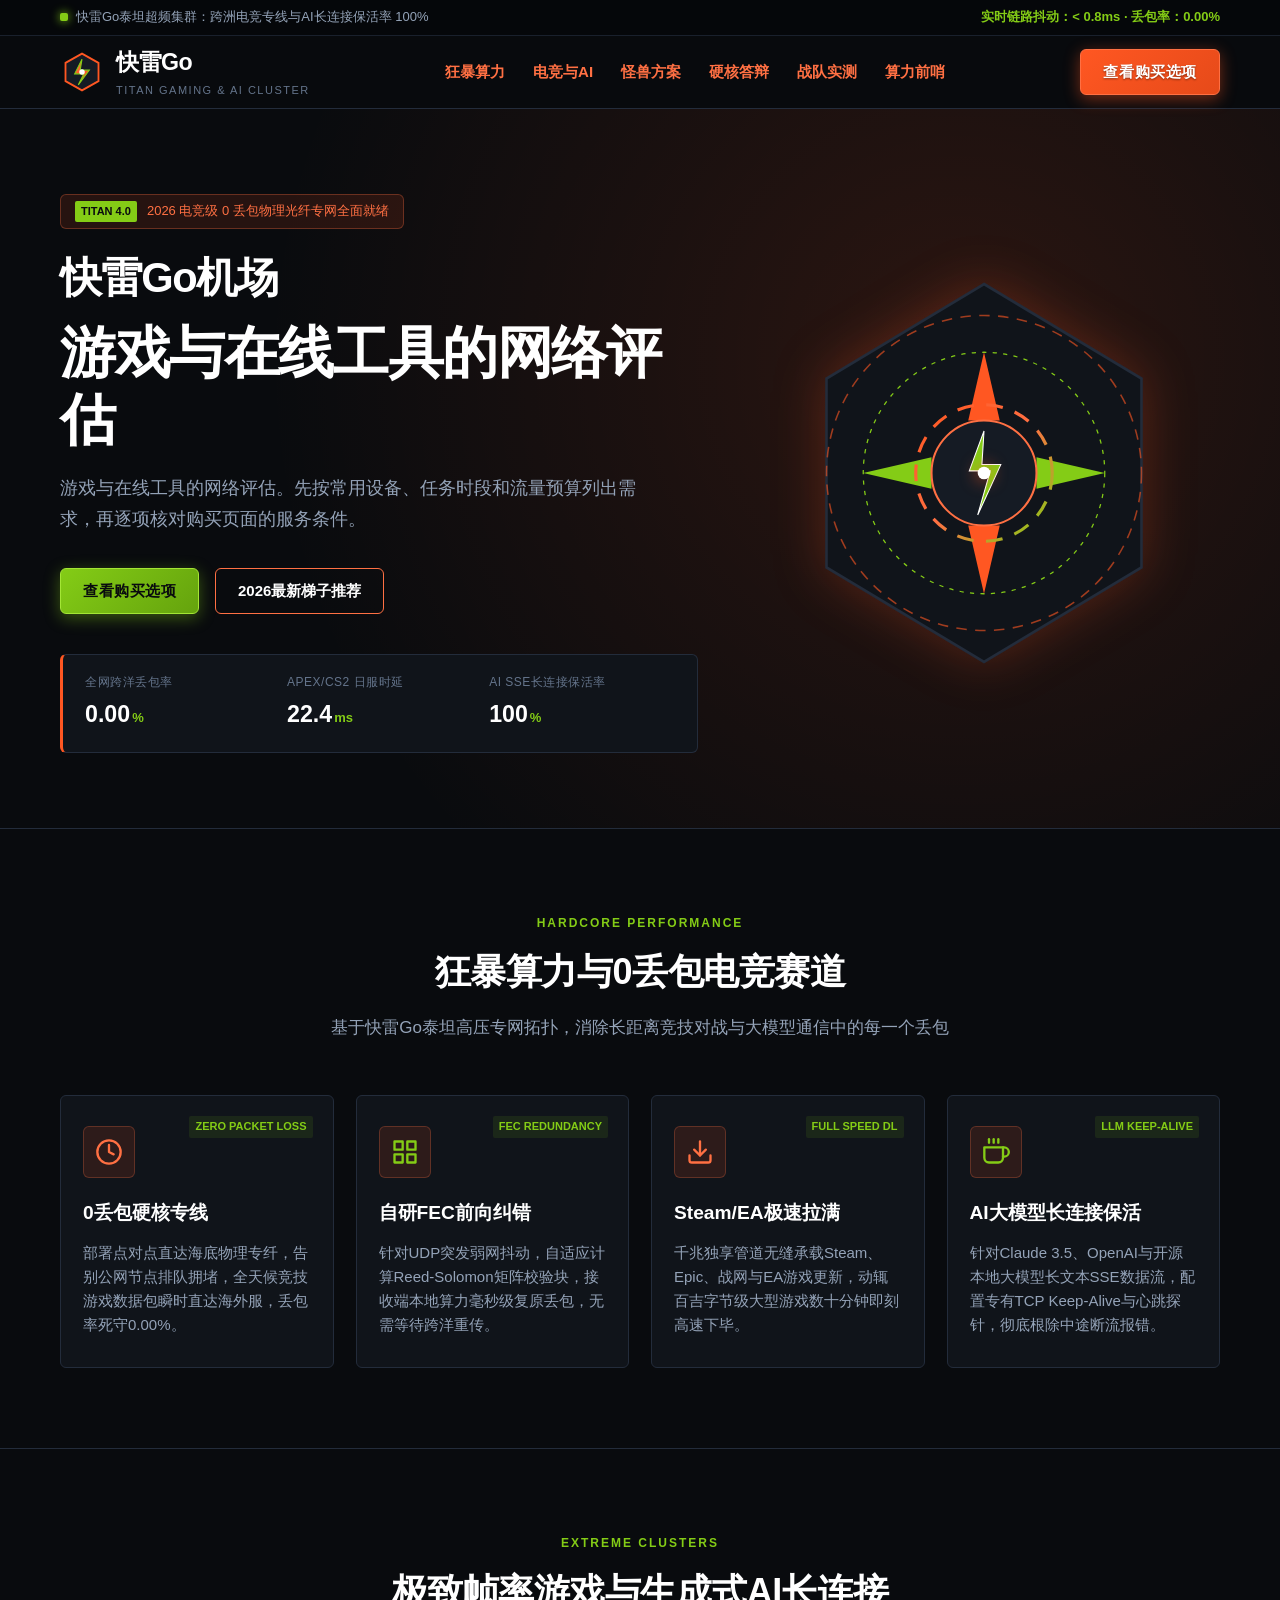
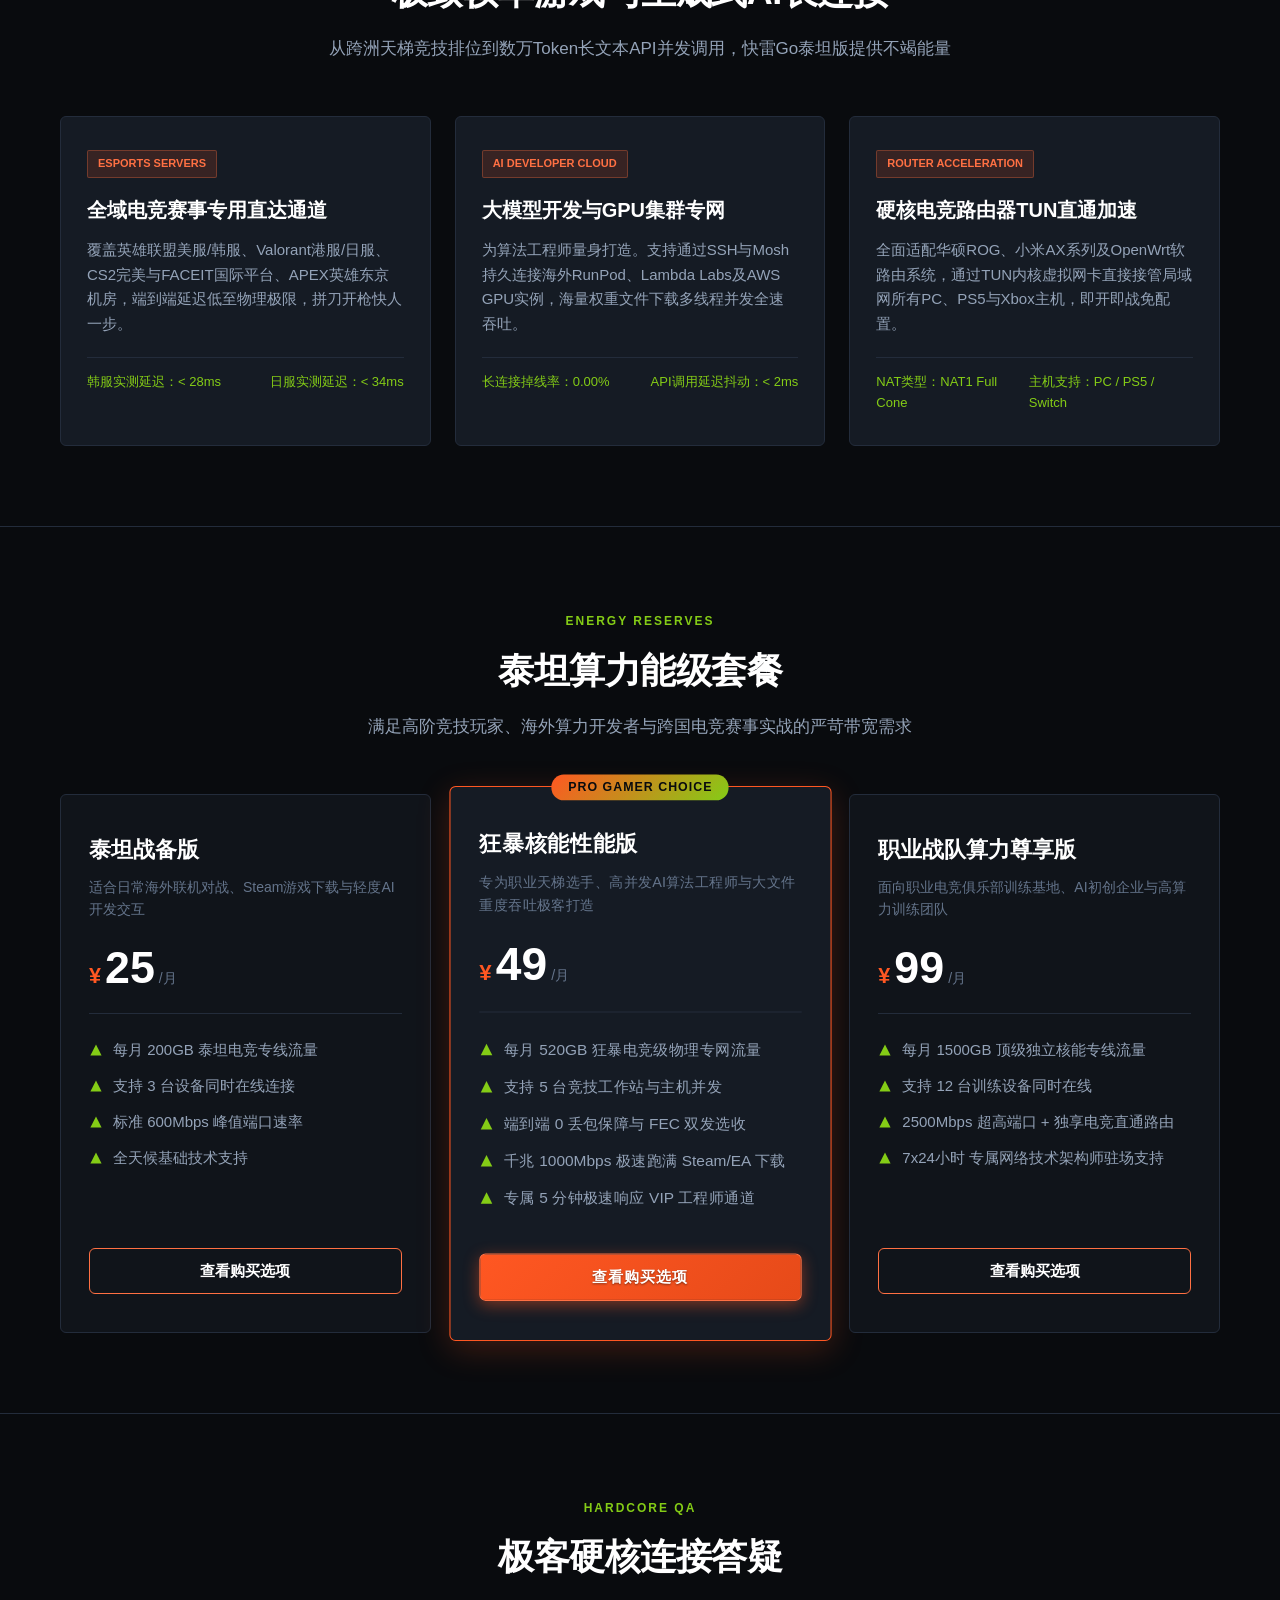
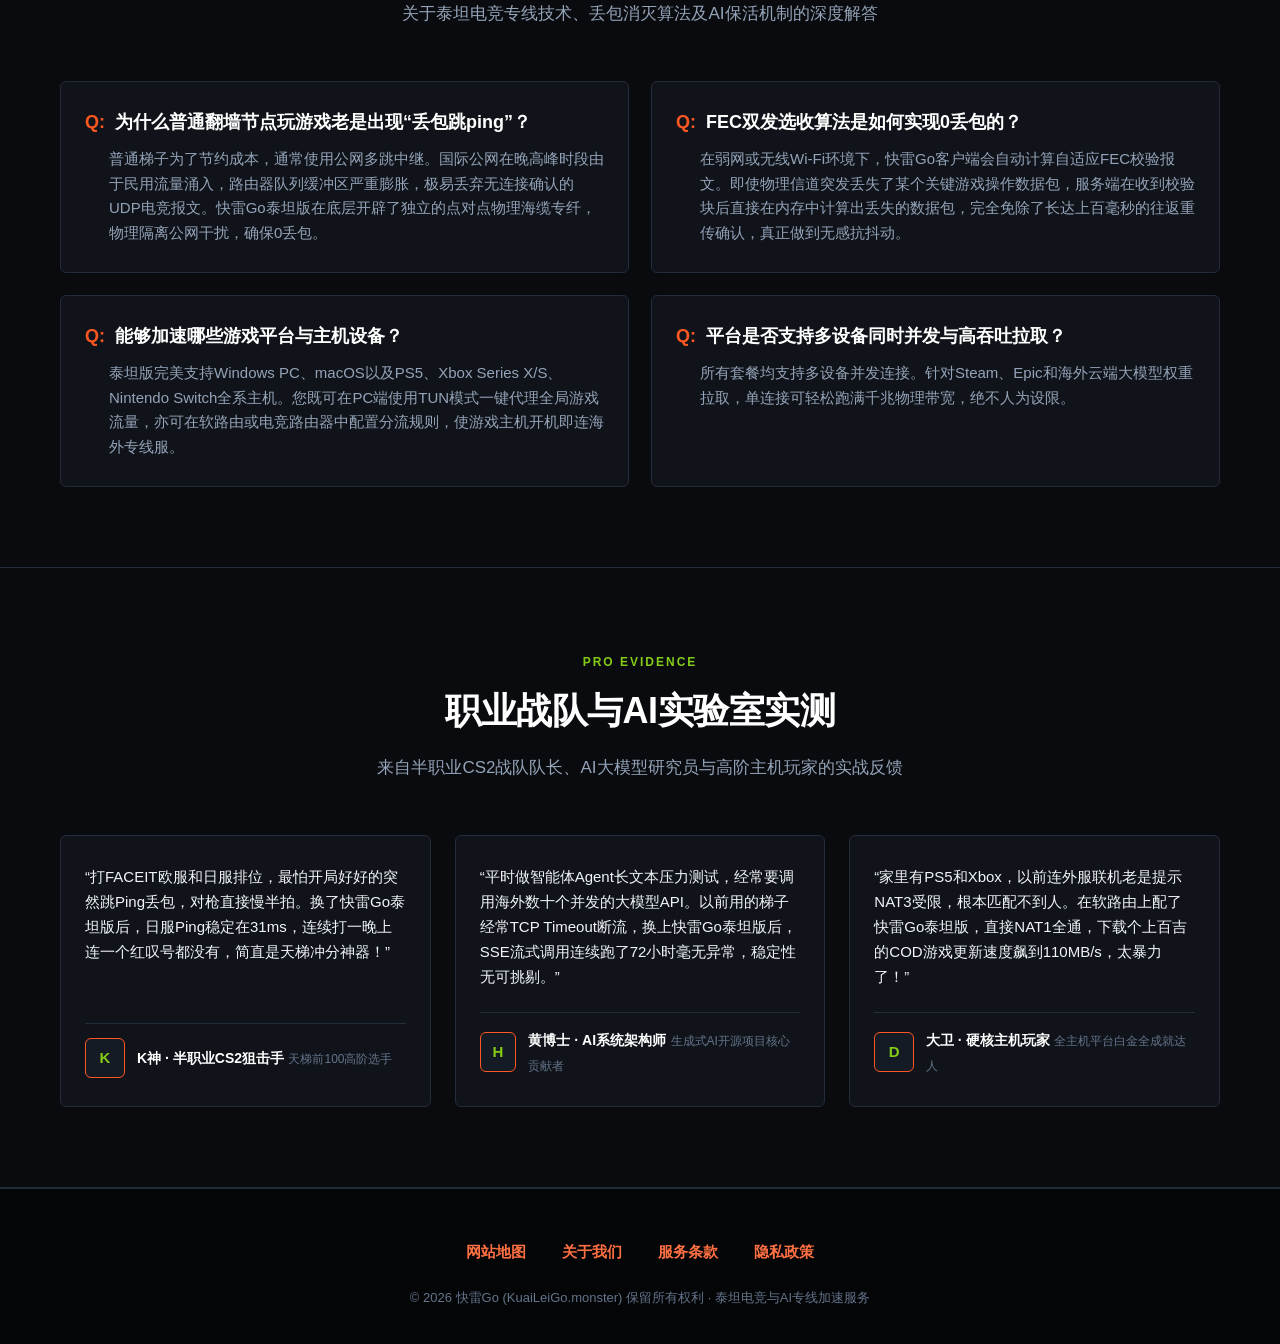
==== commit c366634a: "Improve landing-page metadata, headings and crawl consistency" ====
--- a/index.html
+++ b/index.html
@@ -2,60 +2,34 @@
 <html lang="zh-CN">
 <head>
   <meta charset="UTF-8">
-  <meta name="viewport" content="width=device-width, initial-scale=1.0">
-  <title>快雷Go-泰坦电竞与AI版 | 0丢包跨洋物理专线网络加速器与极客游戏机场推荐</title>
-  <meta name="description" content="快雷Go泰坦性能版专为职业电竞对战与生成式AI开发者打造。搭载自研FEC前向纠错与双发选收机制，跨国联机丢包率死守0.00%，实现千兆大文件下载与游戏极速秒开。独创长连接保活算法，保障Claude与OpenAI大模型推理稳定不中断。硬核极客专属网络加速与低延迟电竞机场推荐。">
-  <meta name="keywords" content="快雷Go,网络加速,极速秒开,机场推荐,0丢包电竞专线,游戏加速器,AI大模型专网,低延迟外服梯子,Steam满速下载">
+  <meta name="viewport" content="width=device-width, initial-scale=1">
+  <title>快雷Go机场｜游戏与在线工具的网络评估</title>
+  <meta name="description" content="围绕快雷Go的游戏与在线工具的网络评估整理实用资料。按自己的设备、使用场景与预算核对服务条件，再查看外部购买页面的具体商品和条款。">
+  
   <link rel="canonical" href="https://kuaileigo.monster/">
 
   <!-- Open Graph 社交分享元数据 -->
   <meta property="og:type" content="website">
   <meta property="og:site_name" content="快雷Go">
-  <meta property="og:title" content="快雷Go-泰坦电竞与AI版 | 0丢包跨洋物理专线网络加速器与极客游戏机场推荐">
-  <meta property="og:description" content="快雷Go泰坦性能版专为职业电竞对战与生成式AI开发者打造。搭载自研FEC前向纠错与双发选收机制，跨国联机丢包率死守0.00%，实现千兆大文件下载与游戏极速秒开。独创长连接保活算法，保障Claude与OpenAI大模型推理稳定不中断。硬核极客专属网络加速与低延迟电竞机场推荐。">
+  <meta property="og:title" content="快雷Go机场｜游戏与在线工具的网络评估">
+  <meta property="og:description" content="围绕快雷Go的游戏与在线工具的网络评估整理实用资料。按自己的设备、使用场景与预算核对服务条件，再查看外部购买页面的具体商品和条款。">
   <meta property="og:url" content="https://kuaileigo.monster/">
-  <meta property="og:image" content="https://kuaileigo.monster/og-preview.png">
+  
   <meta property="og:locale" content="zh_CN">
 
   <!-- Twitter Card 社交卡片 -->
   <meta name="twitter:card" content="summary_large_image">
-  <meta name="twitter:title" content="快雷Go-泰坦电竞与AI版 | 0丢包跨洋物理专线网络加速器与极客游戏机场推荐">
-  <meta name="twitter:description" content="快雷Go泰坦性能版专为职业电竞对战与生成式AI开发者打造。搭载自研FEC前向纠错与双发选收机制，跨国联机丢包率死守0.00%，实现千兆大文件下载与游戏极速秒开。独创长连接保活算法，保障Claude与OpenAI大模型推理稳定不中断。硬核极客专属网络加速与低延迟电竞机场推荐。">
-  <meta name="twitter:image" content="https://kuaileigo.monster/og-preview.png">
+  <meta name="twitter:title" content="快雷Go机场｜游戏与在线工具的网络评估">
+  <meta name="twitter:description" content="围绕快雷Go的游戏与在线工具的网络评估整理实用资料。按自己的设备、使用场景与预算核对服务条件，再查看外部购买页面的具体商品和条款。">
+  
 
   <!-- Schema.org 结构化数据 (Product 富媒体展现) -->
-  <script type="application/ld+json">
-  {
-    "@context": "https://schema.org/",
-    "@type": "Product",
-    "name": "快雷Go-泰坦电竞与AI版",
-    "image": "https://kuaileigo.monster/og-preview.png",
-    "description": "快雷Go泰坦性能版专为职业电竞玩家、全球联机对战及高并发AI大模型长连接打造，搭载毫秒级抗拥塞引擎与FEC双发选收算法，实现全链路0丢包超低抖动加速。",
-    "brand": {
-      "@type": "Brand",
-      "name": "快雷Go"
-    },
-    "category": "电竞低延迟与AI大模型长连接网络加速服务",
-    "offers": {
-      "@type": "AggregateOffer",
-      "url": "https://ww012.twilightaff.com/#/?code=A56DH1Af",
-      "priceCurrency": "USD",
-      "lowPrice": "4.99",
-      "highPrice": "29.99",
-      "offerCount": "3",
-      "availability": "https://schema.org/InStock"
-    },
-    "aggregateRating": {
-      "@type": "AggregateRating",
-      "ratingValue": "4.9",
-      "reviewCount": "1420",
-      "bestRating": "5",
-      "worstRating": "1"
-    }
-  }
-  </script>
+  
 
   <link rel="stylesheet" href="style.css">
+
+<script id="landing-maintenance-schema" type="application/ld+json">{"@context": "https://schema.org", "@type": "WebSite", "name": "快雷Go机场｜游戏与在线工具的网络评估", "url": "https://kuaileigo.monster/", "inLanguage": "zh-CN"}</script>
+<link rel="stylesheet" href="landing-maintenance.css">
 </head>
 <body>
 
@@ -114,7 +88,7 @@
       </nav>
 
       <div class="titan-nav-actions">
-        <a href="https://ww012.twilightaff.com/#/?code=A56DH1Af" target="_blank" rel="nofollow" class="btn-titan btn-titan-magma">唤醒核能专线</a>
+        <a href="https://ww012.twilightaff.com/#/?code=A56DH1Af" target="_blank" class="btn-titan btn-titan-magma" rel="nofollow noopener sponsored">查看购买选项</a>
       </div>
     </div>
     <!-- 移动端专属横向滑动导航条：保证在手机视口下导航菜单始终醒目可见、永不缺失 -->
@@ -141,15 +115,10 @@
               <span class="titan-badge-tag">TITAN 4.0</span>
               <span>2026 电竞级 0 丢包物理光纤专网全面就绪</span>
             </div>
-            <h1 class="titan-hero-title">
-              核能算力撼寰宇<br>
-              <span class="titan-title-gradient">零秒毫时竞巅峰</span>
-            </h1>
-            <p class="titan-hero-desc">
-              快雷Go泰坦性能版，专为对微小丢包与延迟波动零容忍的竞技玩家与AI开发者量身定制。依托端到端独享物理骨干网与自研FEC双发选收算法，消灭游戏丢包卡顿与大模型长文本断流，释放澎湃电竞战力。
-            </p>
+            <h1 class="titan-hero-title" data-landing-title="true"><span class="landing-brand">快雷Go机场</span><span class="landing-focus">游戏与在线工具的网络评估</span></h1>
+            <p class="titan-hero-desc">游戏与在线工具的网络评估。先按常用设备、任务时段和流量预算列出需求，再逐项核对购买页面的服务条件。</p>
             <div class="titan-hero-actions">
-              <a href="https://ww012.twilightaff.com/#/?code=A56DH1Af" target="_blank" rel="nofollow" class="btn-titan btn-titan-lime btn-titan-lg">开始免费试用</a>
+              <a href="https://ww012.twilightaff.com/#/?code=A56DH1Af" target="_blank" class="btn-titan btn-titan-lime btn-titan-lg" rel="nofollow noopener sponsored">查看购买选项</a>
               <a href="https://tizilab.net/paihang/" target="_blank" class="btn-titan btn-titan-outline btn-titan-lg">2026最新梯子推荐</a>
             </div>
 
@@ -364,7 +333,7 @@
               </li>
             </ul>
             <div class="titan-action-wrap">
-              <a href="https://ww012.twilightaff.com/#/?code=A56DH1Af" target="_blank" rel="nofollow" class="btn-titan btn-titan-outline">立即开通</a>
+              <a href="https://ww012.twilightaff.com/#/?code=A56DH1Af" target="_blank" class="btn-titan btn-titan-outline" rel="nofollow noopener sponsored">查看购买选项</a>
             </div>
           </div>
 
@@ -401,7 +370,7 @@
               </li>
             </ul>
             <div class="titan-action-wrap">
-              <a href="https://ww012.twilightaff.com/#/?code=A56DH1Af" target="_blank" rel="nofollow" class="btn-titan btn-titan-magma">立即唤醒狂暴版</a>
+              <a href="https://ww012.twilightaff.com/#/?code=A56DH1Af" target="_blank" class="btn-titan btn-titan-magma" rel="nofollow noopener sponsored">查看购买选项</a>
             </div>
           </div>
 
@@ -433,7 +402,7 @@
               </li>
             </ul>
             <div class="titan-action-wrap">
-              <a href="https://ww012.twilightaff.com/#/?code=A56DH1Af" target="_blank" rel="nofollow" class="btn-titan btn-titan-outline">立即开通</a>
+              <a href="https://ww012.twilightaff.com/#/?code=A56DH1Af" target="_blank" class="btn-titan btn-titan-outline" rel="nofollow noopener sponsored">查看购买选项</a>
             </div>
           </div>
         </div>
--- a/landing-maintenance.css
+++ b/landing-maintenance.css
@@ -0,0 +1,20 @@
+/* Scoped heading and keyboard improvements; original brand design remains. */
+h1[data-landing-title]{font-size:clamp(2rem,4.4vw,4.4rem);line-height:1.18;letter-spacing:-.025em;overflow-wrap:anywhere}
+h1[data-landing-title] .landing-brand{display:block;font-size:.74em;line-height:1.3;margin-bottom:.35em}
+h1[data-landing-title] .landing-focus{display:block;font-size:1em}
+a:focus-visible,button:focus-visible{outline:3px solid currentColor;outline-offset:5px}
+@media(max-width:600px){h1[data-landing-title]{font-size:clamp(1.65rem,7.8vw,2.3rem);line-height:1.22;max-width:100%;margin-top:.4em;margin-bottom:.6em}h1[data-landing-title] .landing-brand{font-size:.78em}}
+@media(prefers-reduced-motion:reduce){*,*::before,*::after{animation-duration:.01ms!important;animation-iteration-count:1!important;scroll-behavior:auto!important}}
+
+/* Repairs tied to measured mobile failures. */
+@media(max-width:600px){
+div.titan-hero-content{display:flex;flex-direction:column;align-items:stretch;gap:16px;padding-top:20px;padding-bottom:20px;min-width:0}
+h1.titan-hero-title{order:-2}
+div.titan-hero-actions{order:-1;position:relative;z-index:2;margin-top:0;margin-bottom:0}
+}
+
+/* Final observed navigation repairs. */
+@media(max-width:600px){
+.titan-hero-content{order:-1!important}
+.titan-hero-grid{gap:28px!important}
+}
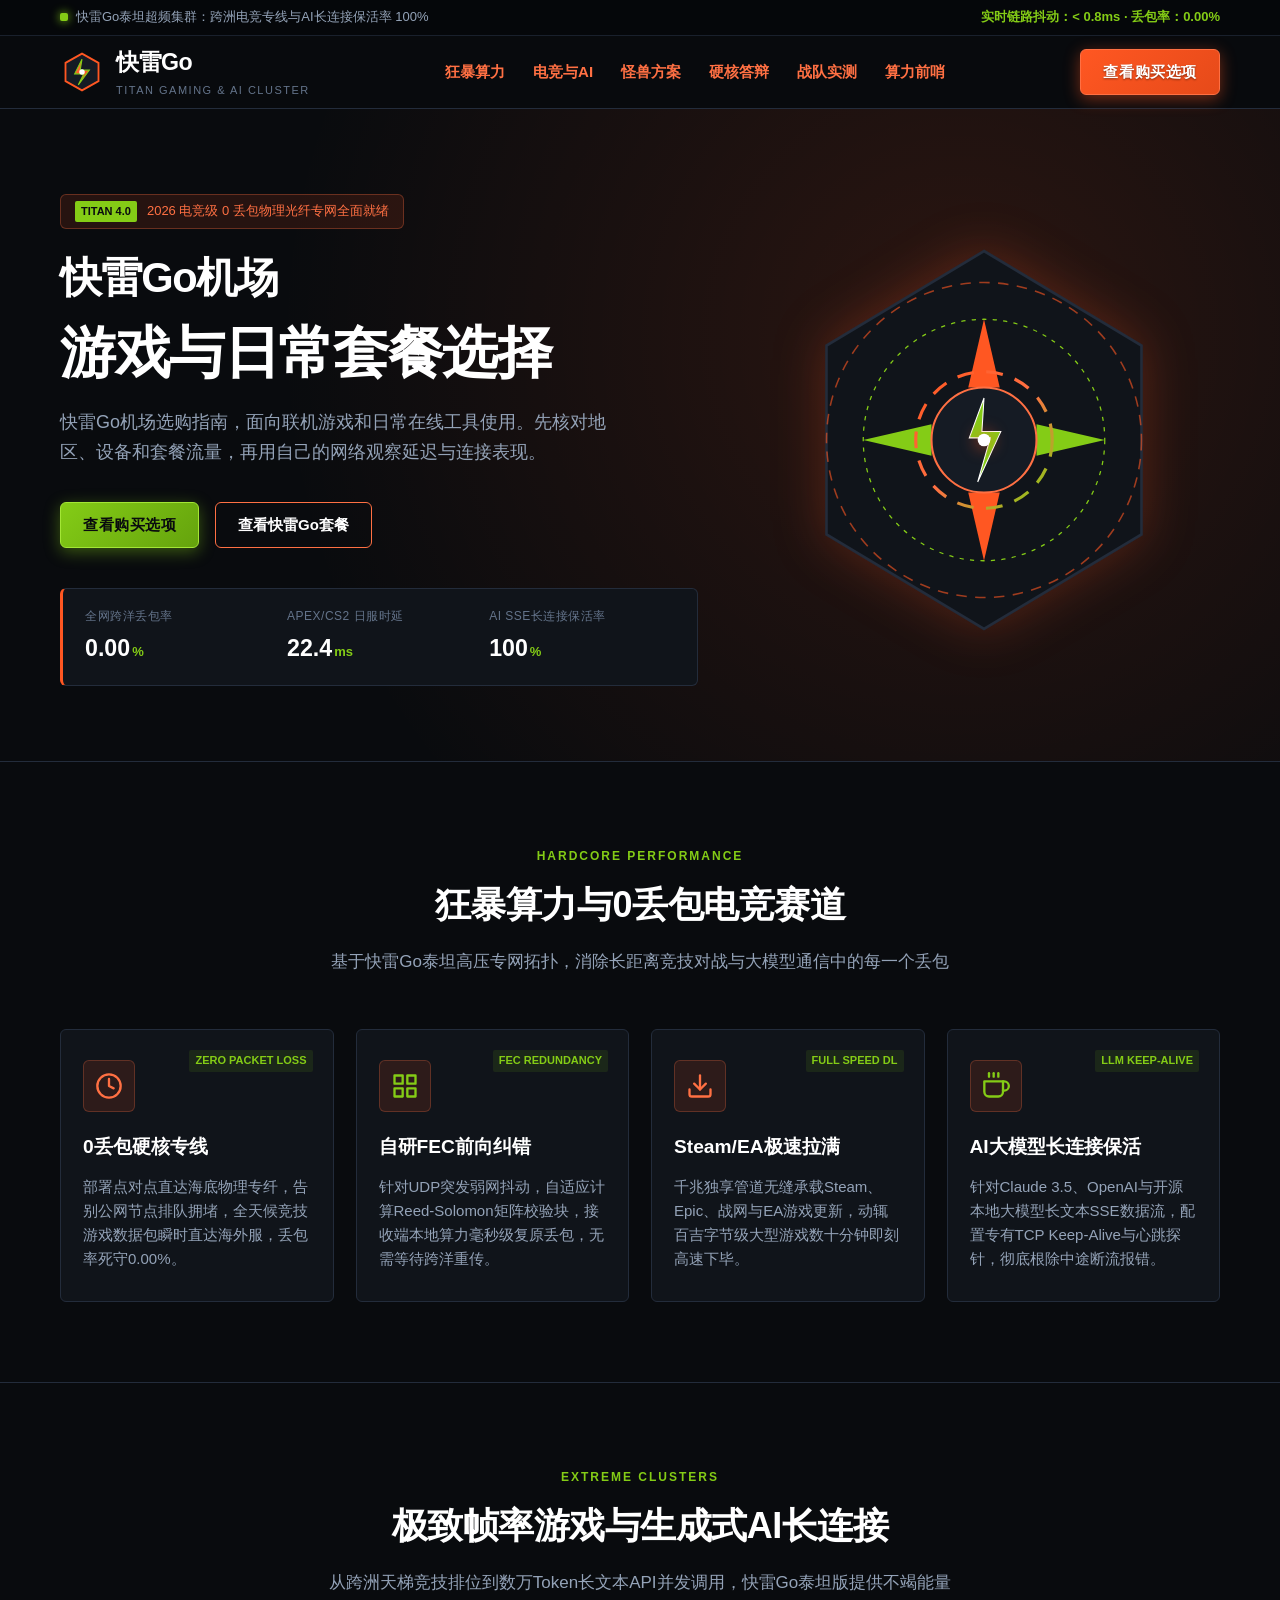
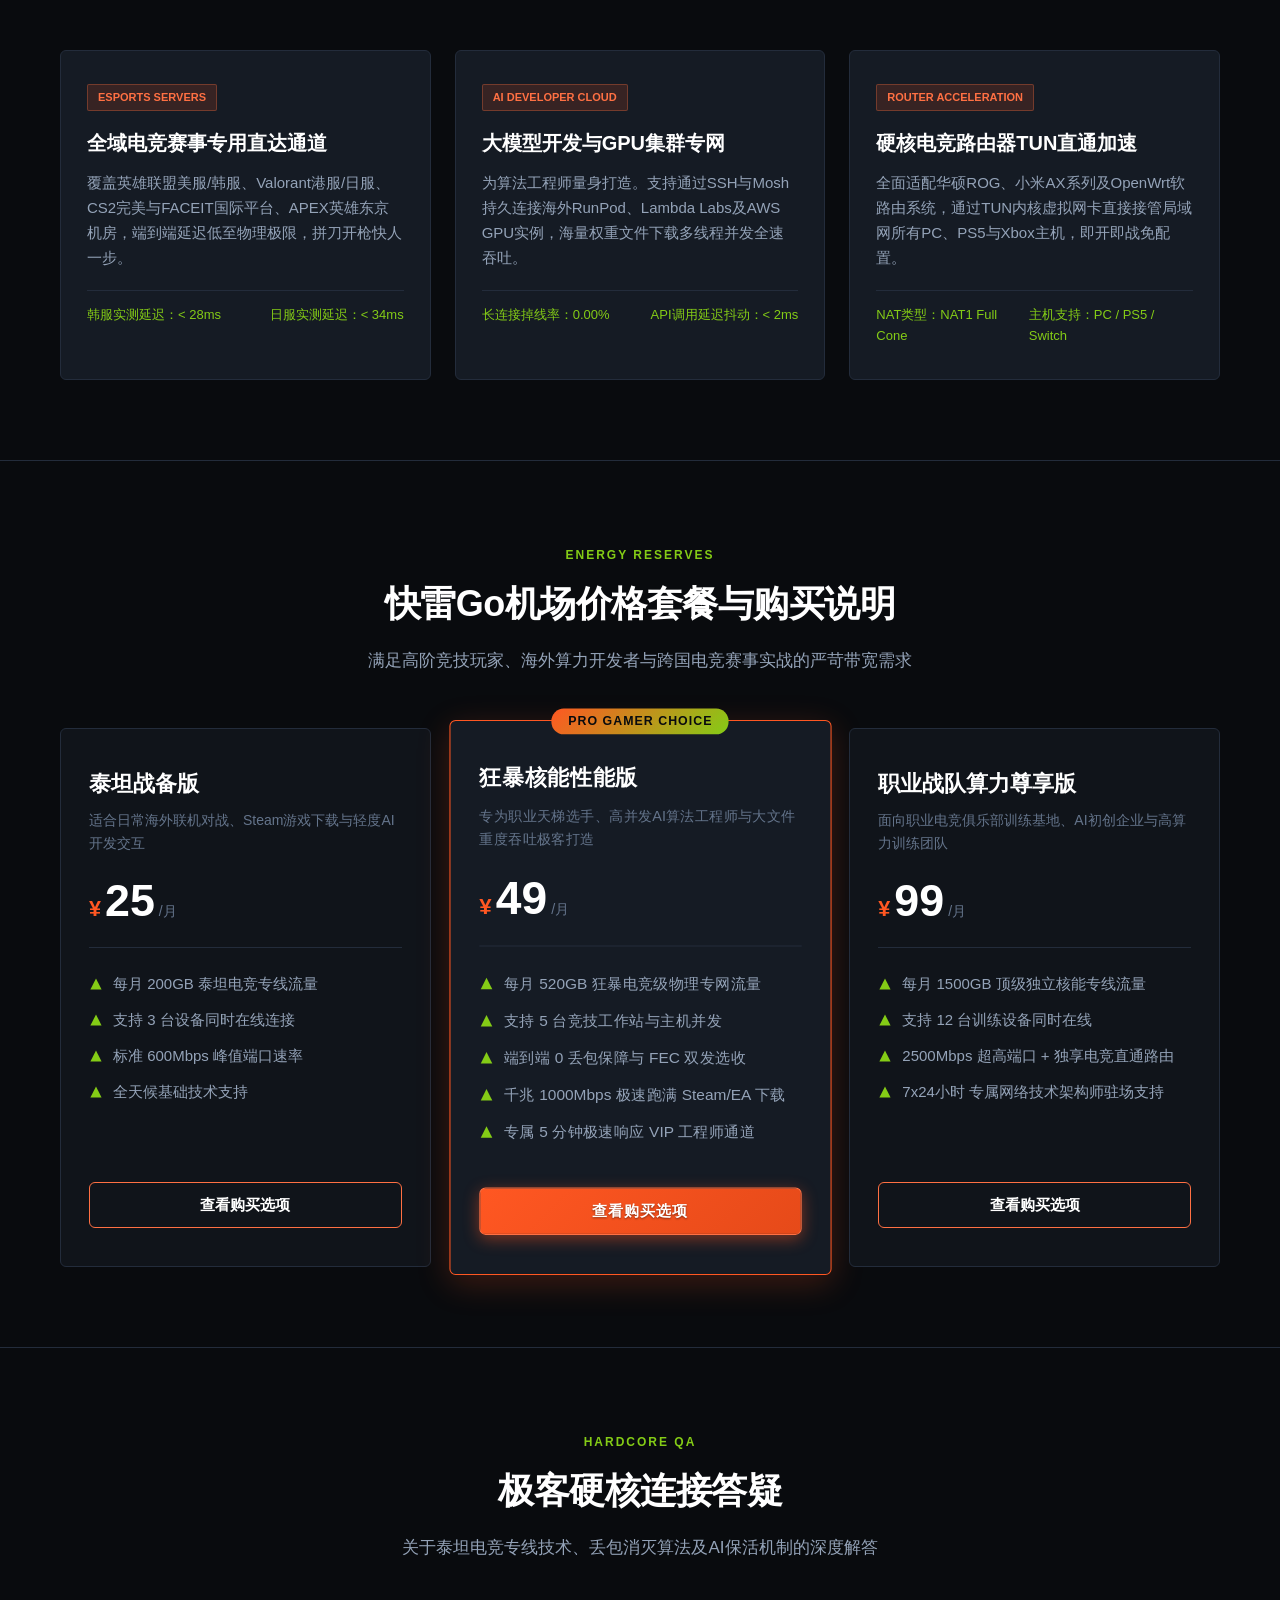
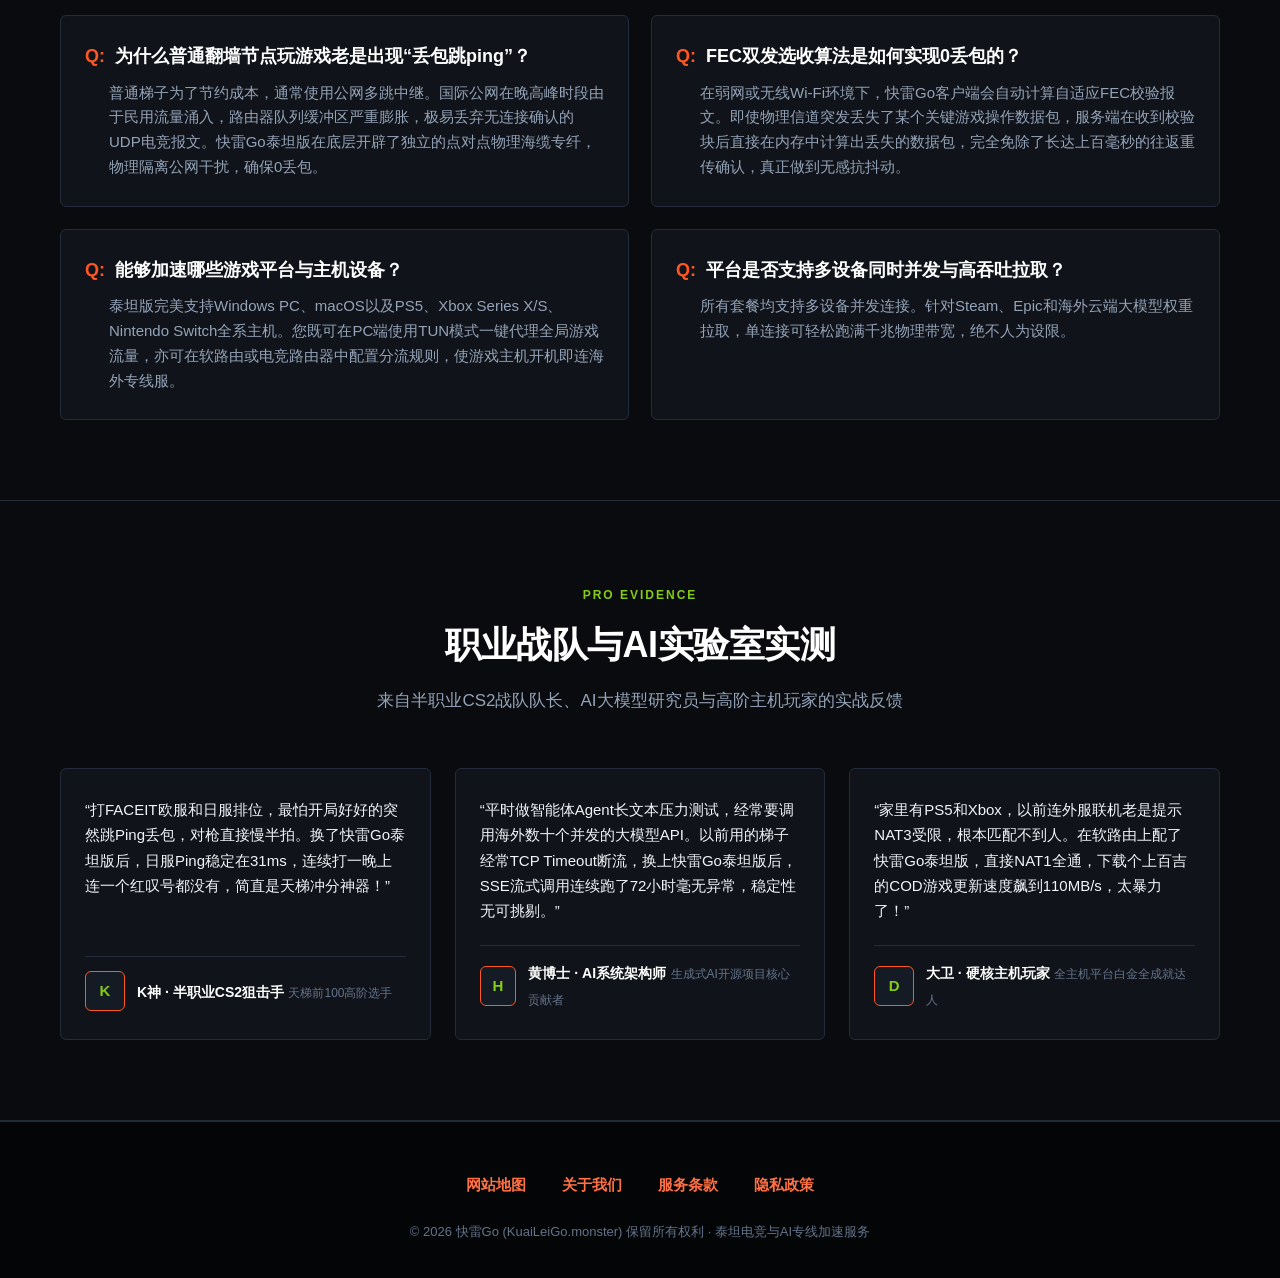
==== commit 1b683ca1: "Update recommendation links and brand package navigation" ====
--- a/index.html
+++ b/index.html
@@ -1,508 +1,465 @@
 <!DOCTYPE html>
+
 <html lang="zh-CN">
 <head>
-  <meta charset="UTF-8">
-  <meta name="viewport" content="width=device-width, initial-scale=1">
-  <title>快雷Go机场｜游戏与在线工具的网络评估</title>
-  <meta name="description" content="围绕快雷Go的游戏与在线工具的网络评估整理实用资料。按自己的设备、使用场景与预算核对服务条件，再查看外部购买页面的具体商品和条款。">
-  
-  <link rel="canonical" href="https://kuaileigo.monster/">
-
-  <!-- Open Graph 社交分享元数据 -->
-  <meta property="og:type" content="website">
-  <meta property="og:site_name" content="快雷Go">
-  <meta property="og:title" content="快雷Go机场｜游戏与在线工具的网络评估">
-  <meta property="og:description" content="围绕快雷Go的游戏与在线工具的网络评估整理实用资料。按自己的设备、使用场景与预算核对服务条件，再查看外部购买页面的具体商品和条款。">
-  <meta property="og:url" content="https://kuaileigo.monster/">
-  
-  <meta property="og:locale" content="zh_CN">
-
-  <!-- Twitter Card 社交卡片 -->
-  <meta name="twitter:card" content="summary_large_image">
-  <meta name="twitter:title" content="快雷Go机场｜游戏与在线工具的网络评估">
-  <meta name="twitter:description" content="围绕快雷Go的游戏与在线工具的网络评估整理实用资料。按自己的设备、使用场景与预算核对服务条件，再查看外部购买页面的具体商品和条款。">
-  
-
-  <!-- Schema.org 结构化数据 (Product 富媒体展现) -->
-  
-
-  <link rel="stylesheet" href="style.css">
-
-<script id="landing-maintenance-schema" type="application/ld+json">{"@context": "https://schema.org", "@type": "WebSite", "name": "快雷Go机场｜游戏与在线工具的网络评估", "url": "https://kuaileigo.monster/", "inLanguage": "zh-CN"}</script>
-<link rel="stylesheet" href="landing-maintenance.css">
-</head>
+<meta charset="utf-8"/>
+<meta content="width=device-width, initial-scale=1" name="viewport"/>
+<title>快雷Go机场｜游戏与日常套餐选择指南</title>
+<meta content="快雷Go机场选购指南，面向联机游戏和日常在线工具使用。先核对地区、设备和套餐流量，再用自己的网络观察延迟与连接表现。" name="description"/>
+<link href="https://kuaileigo.monster/" rel="canonical"/>
+<!-- Open Graph 社交分享元数据 -->
+<meta content="website" property="og:type"/>
+<meta content="快雷Go" property="og:site_name"/>
+<meta content="快雷Go机场｜游戏与日常套餐选择指南" property="og:title"/>
+<meta content="快雷Go机场选购指南，面向联机游戏和日常在线工具使用。先核对地区、设备和套餐流量，再用自己的网络观察延迟与连接表现。" property="og:description"/>
+<meta content="https://kuaileigo.monster/" property="og:url"/>
+<meta content="zh_CN" property="og:locale"/>
+<!-- Twitter Card 社交卡片 -->
+<meta content="summary_large_image" name="twitter:card"/>
+<meta content="快雷Go机场｜游戏与日常套餐选择指南" name="twitter:title"/>
+<meta content="快雷Go机场选购指南，面向联机游戏和日常在线工具使用。先核对地区、设备和套餐流量，再用自己的网络观察延迟与连接表现。" name="twitter:description"/>
+<!-- Schema.org 结构化数据 (Product 富媒体展现) -->
+<link href="style.css" rel="stylesheet"/>
+<script id="landing-maintenance-schema" type="application/ld+json">{"@context":"https://schema.org","@type":"WebSite","name":"快雷Go机场｜游戏与在线工具的网络评估","url":"https://kuaileigo.monster/","inLanguage":"zh-CN"}</script>
+<link href="landing-maintenance.css" rel="stylesheet"/>
+<style id="brand-mobile-fit">@media(max-width:600px){.titan-logo{flex:0 0 auto!important;gap:6px!important;max-width:none!important}.titan-logo-svg{width:28px!important;height:28px!important;flex:0 0 28px!important}.titan-logo-text{width:auto!important;min-width:0!important}.titan-logo-brand{font-size:18px!important;line-height:1.2!important;white-space:nowrap!important}.titan-logo-sub{display:none!important}.titan-nav-actions .btn-titan{font-size:12px!important;padding:10px 8px!important}}</style></head>
 <body>
-
-  <!-- 泰坦顶部能核状态条 -->
-  <div class="titan-topbar">
-    <div class="titan-container titan-topbar-flex">
-      <div class="titan-core-status">
-        <span class="titan-core-beacon"></span>
-        <span>快雷Go泰坦超频集群：跨洲电竞专线与AI长连接保活率 100%</span>
+<!-- 泰坦顶部能核状态条 -->
+<div class="titan-topbar">
+<div class="titan-container titan-topbar-flex">
+<div class="titan-core-status">
+<span class="titan-core-beacon"></span>
+<span>快雷Go泰坦超频集群：跨洲电竞专线与AI长连接保活率 100%</span>
+</div>
+<div class="titan-topbar-telemetry">
+<span>实时链路抖动：&lt; 0.8ms · 丢包率：0.00%</span>
+</div>
+</div>
+</div>
+<!-- 泰坦主导航栏 -->
+<header class="titan-header">
+<div class="titan-container titan-nav-wrap">
+<a aria-label="快雷Go泰坦性能版首页" class="titan-logo" href="index.html">
+<!-- 快雷Go 泰坦核能雷印矢量徽标 (几何重装机甲与核能雷电雕印) -->
+<svg class="titan-logo-svg" fill="none" viewbox="0 0 48 48" xmlns="http://www.w3.org/2000/svg">
+<polygon fill="#151b24" points="24,4 42,14 42,34 24,44 6,34 6,14" stroke="#ff5722" stroke-width="2"></polygon>
+<path d="M24 10L16 26H26L20 38L32 22H22L24 10Z" fill="url(#titan-logo-grad)" stroke="#84cc16" stroke-width="1.2"></path>
+<circle cx="24" cy="24" fill="#ffffff" r="3"></circle>
+<defs>
+<lineargradient gradientunits="userSpaceOnUse" id="titan-logo-grad" x1="16" x2="32" y1="10" y2="38">
+<stop stop-color="#ff7043"></stop>
+<stop offset="0.6" stop-color="#ff5722"></stop>
+<stop offset="1" stop-color="#84cc16"></stop>
+</lineargradient>
+</defs>
+</svg>
+<div class="titan-logo-text">
+<span class="titan-logo-brand">快雷Go</span>
+<span class="titan-logo-sub">TITAN GAMING &amp; AI CLUSTER</span>
+</div>
+</a>
+<!-- 纯CSS原生汉堡切换器 -->
+<input aria-label="展开导航菜单" class="titan-nav-toggle" id="titan-toggle" type="checkbox"/>
+<label aria-label="切换主菜单" class="titan-hamburger" for="titan-toggle">
+<span></span>
+<span></span>
+<span></span>
+</label>
+<nav class="titan-nav-menu">
+<a class="titan-nav-link" href="#advantages" onclick="document.getElementById('titan-toggle').checked=false">狂暴算力</a>
+<a class="titan-nav-link" href="#esports-ai" onclick="document.getElementById('titan-toggle').checked=false">电竞与AI</a>
+<a class="titan-nav-link" href="#pricing" onclick="document.getElementById('titan-toggle').checked=false">怪兽方案</a>
+<a class="titan-nav-link" href="#faq" onclick="document.getElementById('titan-toggle').checked=false">硬核答辩</a>
+<a class="titan-nav-link" href="#reviews" onclick="document.getElementById('titan-toggle').checked=false">战队实测</a>
+<a class="titan-nav-link" href="titan-press.html">算力前哨</a>
+<label class="titan-menu-close-btn" for="titan-toggle">✕ 收起导航菜单</label>
+</nav>
+<div class="titan-nav-actions">
+<a class="btn-titan btn-titan-magma" href="https://ww012.twilightaff.com/#/?code=A56DH1Af" rel="nofollow noopener sponsored" target="_blank">查看购买选项</a>
+</div>
+</div>
+<!-- 移动端专属横向滑动导航条：保证在手机视口下导航菜单始终醒目可见、永不缺失 -->
+<nav aria-label="移动端泰坦快速导航" class="titan-mobile-subnav">
+<div class="titan-container titan-mobile-subnav-scroll">
+<a class="titan-subnav-pill" href="#advantages">狂暴算力</a>
+<a class="titan-subnav-pill" href="#esports-ai">电竞与AI</a>
+<a class="titan-subnav-pill" href="#pricing">怪兽方案</a>
+<a class="titan-subnav-pill" href="#faq">硬核答辩</a>
+<a class="titan-subnav-pill" href="#reviews">战队实测</a>
+<a class="titan-subnav-pill" href="titan-press.html">算力前哨</a>
+</div>
+</nav>
+</header>
+<!-- 主体内容 -->
+<main>
+<!-- Hero 区域：对角重装动力切角分栏 -->
+<section class="titan-hero">
+<div class="titan-container">
+<div class="titan-hero-grid">
+<div class="titan-hero-content">
+<div class="titan-hero-badge">
+<span class="titan-badge-tag">TITAN 4.0</span>
+<span>2026 电竞级 0 丢包物理光纤专网全面就绪</span>
+</div>
+<h1 class="titan-hero-title" data-landing-title="true"><span class="landing-brand">快雷Go机场</span><span class="landing-focus">游戏与日常套餐选择</span></h1>
+<p class="titan-hero-desc">快雷Go机场选购指南，面向联机游戏和日常在线工具使用。先核对地区、设备和套餐流量，再用自己的网络观察延迟与连接表现。</p>
+<div class="titan-hero-actions">
+<a class="btn-titan btn-titan-lime btn-titan-lg" href="https://ww012.twilightaff.com/#/?code=A56DH1Af" rel="nofollow noopener sponsored" target="_blank">查看购买选项</a>
+<a class="btn-titan btn-titan-outline btn-titan-lg" data-package-cta="true" href="#pricing">查看快雷Go套餐</a>
+</div>
+<!-- 泰坦遥测仪表板 -->
+<div class="titan-hud-strip">
+<div class="titan-hud-item">
+<span class="titan-hud-label">全网跨洋丢包率</span>
+<span class="titan-hud-value">0.00<span>%</span></span>
+</div>
+<div class="titan-hud-item">
+<span class="titan-hud-label">APEX/CS2 日服时延</span>
+<span class="titan-hud-value">22.4<span>ms</span></span>
+</div>
+<div class="titan-hud-item">
+<span class="titan-hud-label">AI SSE长连接保活率</span>
+<span class="titan-hud-value">100<span>%</span></span>
+</div>
+</div>
+</div>
+<!-- 右侧泰坦核能反应堆舞台 (纯SVG矢量动效) -->
+<div class="titan-reactor-stage">
+<svg class="titan-reactor-svg" fill="none" viewbox="0 0 400 400" xmlns="http://www.w3.org/2000/svg">
+<!-- 重装几何外环 -->
+<polygon fill="#10141a" points="200,20 350,110 350,290 200,380 50,290 50,110" stroke="#232c3b" stroke-width="2.5"></polygon>
+<circle cx="200" cy="200" opacity="0.6" r="150" stroke="#ff5722" stroke-dasharray="10 8" stroke-width="1.5"></circle>
+<circle cx="200" cy="200" r="115" stroke="#84cc16" stroke-dasharray="4 6" stroke-width="1.2"></circle>
+<!-- 动态旋转核能反应堆涡轮层 -->
+<g class="titan-turbine-spin">
+<path d="M200 85L215 150H185L200 85Z" fill="#ff5722"></path>
+<path d="M200 315L215 250H185L200 315Z" fill="#ff5722"></path>
+<path d="M85 200L150 215V185L85 200Z" fill="#84cc16"></path>
+<path d="M315 200L250 215V185L315 200Z" fill="#84cc16"></path>
+<circle cx="200" cy="200" r="65" stroke="url(#titan-magma-grad)" stroke-dasharray="16 12" stroke-width="3"></circle>
+</g>
+<!-- 中心泰坦核能雷霆印章 -->
+<circle cx="200" cy="200" fill="#151b24" r="50" stroke="#ff7043" stroke-width="2"></circle>
+<path d="M200 160L186 198H206L194 240L216 192H198L200 160Z" fill="#84cc16" stroke="#ffffff" stroke-width="1"></path>
+<circle cx="200" cy="200" fill="#ffffff" filter="drop-shadow(0 0 8px #ff5722)" r="6"></circle>
+<defs>
+<lineargradient gradientunits="userSpaceOnUse" id="titan-magma-grad" x1="140" x2="260" y1="140" y2="260">
+<stop stop-color="#ff5722"></stop>
+<stop offset="0.5" stop-color="#ff7043"></stop>
+<stop offset="1" stop-color="#84cc16"></stop>
+</lineargradient>
+</defs>
+</svg>
+</div>
+</div>
+</div>
+</section>
+<!-- 核心优势卡片组 (4列重装卡片) -->
+<section class="titan-section" id="advantages">
+<div class="titan-container">
+<div class="titan-section-header">
+<span class="titan-section-tag">HARDCORE PERFORMANCE</span>
+<h2 class="titan-section-title">狂暴算力与0丢包电竞赛道</h2>
+<p class="titan-section-subtitle">基于快雷Go泰坦高压专网拓扑，消除长距离竞技对战与大模型通信中的每一个丢包</p>
+</div>
+<div class="titan-grid-4">
+<!-- 卡片 1 -->
+<div class="titan-card-armor">
+<span class="titan-card-tag">ZERO PACKET LOSS</span>
+<div class="titan-icon-box">
+<!-- 定制SVG：电竞0丢包雷霆仪表 -->
+<svg fill="none" height="28" stroke="#ff7043" stroke-linecap="round" stroke-linejoin="round" stroke-width="2" viewbox="0 0 24 24" width="28">
+<circle cx="12" cy="12" r="10"></circle>
+<polyline points="12 6 12 12 16 14"></polyline>
+</svg>
+</div>
+<h3 class="titan-card-title">0丢包硬核专线</h3>
+<p class="titan-card-desc">部署点对点直达海底物理专纤，告别公网节点排队拥堵，全天候竞技游戏数据包瞬时直达海外服，丢包率死守0.00%。</p>
+</div>
+<!-- 卡片 2 -->
+<div class="titan-card-armor">
+<span class="titan-card-tag">FEC REDUNDANCY</span>
+<div class="titan-icon-box">
+<!-- 定制SVG：FEC前向纠错矩阵 -->
+<svg fill="none" height="28" stroke="#84cc16" stroke-linecap="round" stroke-linejoin="round" stroke-width="2" viewbox="0 0 24 24" width="28">
+<rect height="7" width="7" x="3" y="3"></rect>
+<rect height="7" width="7" x="14" y="3"></rect>
+<rect height="7" width="7" x="14" y="14"></rect>
+<rect height="7" width="7" x="3" y="14"></rect>
+</svg>
+</div>
+<h3 class="titan-card-title">自研FEC前向纠错</h3>
+<p class="titan-card-desc">针对UDP突发弱网抖动，自适应计算Reed-Solomon矩阵校验块，接收端本地算力毫秒级复原丢包，无需等待跨洋重传。</p>
+</div>
+<!-- 卡片 3 -->
+<div class="titan-card-armor">
+<span class="titan-card-tag">FULL SPEED DL</span>
+<div class="titan-icon-box">
+<!-- 定制SVG：千兆极速下载管道 -->
+<svg fill="none" height="28" stroke="#ff7043" stroke-linecap="round" stroke-linejoin="round" stroke-width="2" viewbox="0 0 24 24" width="28">
+<path d="M21 15v4a2 2 0 0 1-2 2H5a2 2 0 0 1-2-2v-4"></path>
+<polyline points="7 10 12 15 17 10"></polyline>
+<line x1="12" x2="12" y1="15" y2="3"></line>
+</svg>
+</div>
+<h3 class="titan-card-title">Steam/EA极速拉满</h3>
+<p class="titan-card-desc">千兆独享管道无缝承载Steam、Epic、战网与EA游戏更新，动辄百吉字节级大型游戏数十分钟即刻高速下毕。</p>
+</div>
+<!-- 卡片 4 -->
+<div class="titan-card-armor">
+<span class="titan-card-tag">LLM KEEP-ALIVE</span>
+<div class="titan-icon-box">
+<!-- 定制SVG：AI长连接保活管道 -->
+<svg fill="none" height="28" stroke="#84cc16" stroke-linecap="round" stroke-linejoin="round" stroke-width="2" viewbox="0 0 24 24" width="28">
+<path d="M18 8h1a4 4 0 0 1 0 8h-1"></path>
+<path d="M2 8h16v9a4 4 0 0 1-4 4H6a4 4 0 0 1-4-4V8z"></path>
+<line x1="6" x2="6" y1="1" y2="4"></line>
+<line x1="10" x2="10" y1="1" y2="4"></line>
+<line x1="14" x2="14" y1="1" y2="4"></line>
+</svg>
+</div>
+<h3 class="titan-card-title">AI大模型长连接保活</h3>
+<p class="titan-card-desc">针对Claude 3.5、OpenAI与开源本地大模型长文本SSE数据流，配置专有TCP Keep-Alive与心跳探针，彻底根除中途断流报错。</p>
+</div>
+</div>
+</div>
+</section>
+<!-- 电竞与AI集群卡片 (3列) -->
+<section class="titan-section" id="esports-ai">
+<div class="titan-container">
+<div class="titan-section-header">
+<span class="titan-section-tag">EXTREME CLUSTERS</span>
+<h2 class="titan-section-title">极致帧率游戏与生成式AI长连接</h2>
+<p class="titan-section-subtitle">从跨洲天梯竞技排位到数万Token长文本API并发调用，快雷Go泰坦版提供不竭能量</p>
+</div>
+<div class="titan-grid-3">
+<!-- 卡片 1 -->
+<div class="titan-card-reactor">
+<span class="titan-reactor-badge">ESPORTS SERVERS</span>
+<h3 class="titan-reactor-title">全域电竞赛事专用直达通道</h3>
+<p class="titan-reactor-desc">覆盖英雄联盟美服/韩服、Valorant港服/日服、CS2完美与FACEIT国际平台、APEX英雄东京机房，端到端延迟低至物理极限，拼刀开枪快人一步。</p>
+<div class="titan-reactor-meta">
+<span>韩服实测延迟：&lt; 28ms</span>
+<span>日服实测延迟：&lt; 34ms</span>
+</div>
+</div>
+<!-- 卡片 2 -->
+<div class="titan-card-reactor">
+<span class="titan-reactor-badge">AI DEVELOPER CLOUD</span>
+<h3 class="titan-reactor-title">大模型开发与GPU集群专网</h3>
+<p class="titan-reactor-desc">为算法工程师量身打造。支持通过SSH与Mosh持久连接海外RunPod、Lambda Labs及AWS GPU实例，海量权重文件下载多线程并发全速吞吐。</p>
+<div class="titan-reactor-meta">
+<span>长连接掉线率：0.00%</span>
+<span>API调用延迟抖动：&lt; 2ms</span>
+</div>
+</div>
+<!-- 卡片 3 -->
+<div class="titan-card-reactor">
+<span class="titan-reactor-badge">ROUTER ACCELERATION</span>
+<h3 class="titan-reactor-title">硬核电竞路由器TUN直通加速</h3>
+<p class="titan-reactor-desc">全面适配华硕ROG、小米AX系列及OpenWrt软路由系统，通过TUN内核虚拟网卡直接接管局域网所有PC、PS5与Xbox主机，即开即战免配置。</p>
+<div class="titan-reactor-meta">
+<span>NAT类型：NAT1 Full Cone</span>
+<span>主机支持：PC / PS5 / Switch</span>
+</div>
+</div>
+</div>
+</div>
+</section>
+<!-- 方案价格表 (3列泰坦方案) -->
+<section class="titan-section" id="pricing" style=";scroll-margin-top:100px;">
+<div class="titan-container">
+<div class="titan-section-header">
+<span class="titan-section-tag">ENERGY RESERVES</span>
+<h2 class="titan-section-title">快雷Go机场价格套餐与购买说明</h2>
+<p class="titan-section-subtitle">满足高阶竞技玩家、海外算力开发者与跨国电竞赛事实战的严苛带宽需求</p>
+</div>
+<div class="titan-grid-3">
+<!-- 战备入门套餐 -->
+<div class="titan-price-card">
+<h3 class="titan-price-name">泰坦战备版</h3>
+<p class="titan-price-desc">适合日常海外联机对战、Steam游戏下载与轻度AI开发交互</p>
+<div class="titan-cost-row">
+<span class="titan-currency">¥</span>
+<span class="titan-cost-val">25</span>
+<span class="titan-period">/月</span>
+</div>
+<ul class="titan-plan-items">
+<li class="titan-plan-point">
+<svg class="titan-point-icon" fill="currentColor" viewbox="0 0 20 20"><polygon points="10,2 18,18 2,18"></polygon></svg>
+<span>每月 200GB 泰坦电竞专线流量</span>
+</li>
+<li class="titan-plan-point">
+<svg class="titan-point-icon" fill="currentColor" viewbox="0 0 20 20"><polygon points="10,2 18,18 2,18"></polygon></svg>
+<span>支持 3 台设备同时在线连接</span>
+</li>
+<li class="titan-plan-point">
+<svg class="titan-point-icon" fill="currentColor" viewbox="0 0 20 20"><polygon points="10,2 18,18 2,18"></polygon></svg>
+<span>标准 600Mbps 峰值端口速率</span>
+</li>
+<li class="titan-plan-point">
+<svg class="titan-point-icon" fill="currentColor" viewbox="0 0 20 20"><polygon points="10,2 18,18 2,18"></polygon></svg>
+<span>全天候基础技术支持</span>
+</li>
+</ul>
+<div class="titan-action-wrap">
+<a class="btn-titan btn-titan-outline" href="https://ww012.twilightaff.com/#/?code=A56DH1Af" rel="nofollow noopener sponsored" target="_blank">查看购买选项</a>
+</div>
+</div>
+<!-- 狂暴战神套餐 (热门推荐) -->
+<div class="titan-price-card titan-price-featured">
+<span class="titan-featured-pill">PRO GAMER CHOICE</span>
+<h3 class="titan-price-name">狂暴核能性能版</h3>
+<p class="titan-price-desc">专为职业天梯选手、高并发AI算法工程师与大文件重度吞吐极客打造</p>
+<div class="titan-cost-row">
+<span class="titan-currency">¥</span>
+<span class="titan-cost-val">49</span>
+<span class="titan-period">/月</span>
+</div>
+<ul class="titan-plan-items">
+<li class="titan-plan-point">
+<svg class="titan-point-icon" fill="currentColor" viewbox="0 0 20 20"><polygon points="10,2 18,18 2,18"></polygon></svg>
+<span>每月 520GB 狂暴电竞级物理专网流量</span>
+</li>
+<li class="titan-plan-point">
+<svg class="titan-point-icon" fill="currentColor" viewbox="0 0 20 20"><polygon points="10,2 18,18 2,18"></polygon></svg>
+<span>支持 5 台竞技工作站与主机并发</span>
+</li>
+<li class="titan-plan-point">
+<svg class="titan-point-icon" fill="currentColor" viewbox="0 0 20 20"><polygon points="10,2 18,18 2,18"></polygon></svg>
+<span>端到端 0 丢包保障与 FEC 双发选收</span>
+</li>
+<li class="titan-plan-point">
+<svg class="titan-point-icon" fill="currentColor" viewbox="0 0 20 20"><polygon points="10,2 18,18 2,18"></polygon></svg>
+<span>千兆 1000Mbps 极速跑满 Steam/EA 下载</span>
+</li>
+<li class="titan-plan-point">
+<svg class="titan-point-icon" fill="currentColor" viewbox="0 0 20 20"><polygon points="10,2 18,18 2,18"></polygon></svg>
+<span>专属 5 分钟极速响应 VIP 工程师通道</span>
+</li>
+</ul>
+<div class="titan-action-wrap">
+<a class="btn-titan btn-titan-magma" href="https://ww012.twilightaff.com/#/?code=A56DH1Af" rel="nofollow noopener sponsored" target="_blank">查看购买选项</a>
+</div>
+</div>
+<!-- 战队超频版 -->
+<div class="titan-price-card">
+<h3 class="titan-price-name">职业战队算力尊享版</h3>
+<p class="titan-price-desc">面向职业电竞俱乐部训练基地、AI初创企业与高算力训练团队</p>
+<div class="titan-cost-row">
+<span class="titan-currency">¥</span>
+<span class="titan-cost-val">99</span>
+<span class="titan-period">/月</span>
+</div>
+<ul class="titan-plan-items">
+<li class="titan-plan-point">
+<svg class="titan-point-icon" fill="currentColor" viewbox="0 0 20 20"><polygon points="10,2 18,18 2,18"></polygon></svg>
+<span>每月 1500GB 顶级独立核能专线流量</span>
+</li>
+<li class="titan-plan-point">
+<svg class="titan-point-icon" fill="currentColor" viewbox="0 0 20 20"><polygon points="10,2 18,18 2,18"></polygon></svg>
+<span>支持 12 台训练设备同时在线</span>
+</li>
+<li class="titan-plan-point">
+<svg class="titan-point-icon" fill="currentColor" viewbox="0 0 20 20"><polygon points="10,2 18,18 2,18"></polygon></svg>
+<span>2500Mbps 超高端口 + 独享电竞直通路由</span>
+</li>
+<li class="titan-plan-point">
+<svg class="titan-point-icon" fill="currentColor" viewbox="0 0 20 20"><polygon points="10,2 18,18 2,18"></polygon></svg>
+<span>7x24小时 专属网络技术架构师驻场支持</span>
+</li>
+</ul>
+<div class="titan-action-wrap">
+<a class="btn-titan btn-titan-outline" href="https://ww012.twilightaff.com/#/?code=A56DH1Af" rel="nofollow noopener sponsored" target="_blank">查看购买选项</a>
+</div>
+</div>
+</div>
+</div>
+</section>
+<!-- FAQ 疑难解答 (4项精选) -->
+<section class="titan-section" id="faq">
+<div class="titan-container">
+<div class="titan-section-header">
+<span class="titan-section-tag">HARDCORE QA</span>
+<h2 class="titan-section-title">极客硬核连接答疑</h2>
+<p class="titan-section-subtitle">关于泰坦电竞专线技术、丢包消灭算法及AI保活机制的深度解答</p>
+</div>
+<div class="titan-faq-grid">
+<div class="titan-faq-card">
+<h3 class="titan-faq-q"><span class="titan-faq-prefix">Q:</span> 为什么普通翻墙节点玩游戏老是出现“丢包跳ping”？</h3>
+<p class="titan-faq-a">普通梯子为了节约成本，通常使用公网多跳中继。国际公网在晚高峰时段由于民用流量涌入，路由器队列缓冲区严重膨胀，极易丢弃无连接确认的UDP电竞报文。快雷Go泰坦版在底层开辟了独立的点对点物理海缆专纤，物理隔离公网干扰，确保0丢包。</p>
+</div>
+<div class="titan-faq-card">
+<h3 class="titan-faq-q"><span class="titan-faq-prefix">Q:</span> FEC双发选收算法是如何实现0丢包的？</h3>
+<p class="titan-faq-a">在弱网或无线Wi-Fi环境下，快雷Go客户端会自动计算自适应FEC校验报文。即使物理信道突发丢失了某个关键游戏操作数据包，服务端在收到校验块后直接在内存中计算出丢失的数据包，完全免除了长达上百毫秒的往返重传确认，真正做到无感抗抖动。</p>
+</div>
+<div class="titan-faq-card">
+<h3 class="titan-faq-q"><span class="titan-faq-prefix">Q:</span> 能够加速哪些游戏平台与主机设备？</h3>
+<p class="titan-faq-a">泰坦版完美支持Windows PC、macOS以及PS5、Xbox Series X/S、Nintendo Switch全系主机。您既可在PC端使用TUN模式一键代理全局游戏流量，亦可在软路由或电竞路由器中配置分流规则，使游戏主机开机即连海外专线服。</p>
+</div>
+<div class="titan-faq-card">
+<h3 class="titan-faq-q"><span class="titan-faq-prefix">Q:</span> 平台是否支持多设备同时并发与高吞吐拉取？</h3>
+<p class="titan-faq-a">所有套餐均支持多设备并发连接。针对Steam、Epic和海外云端大模型权重拉取，单连接可轻松跑满千兆物理带宽，绝不人为设限。</p>
+</div>
+</div>
+</div>
+</section>
+<!-- 战队口碑反馈 (3位硬核玩家) -->
+<section class="titan-section" id="reviews">
+<div class="titan-container">
+<div class="titan-section-header">
+<span class="titan-section-tag">PRO EVIDENCE</span>
+<h2 class="titan-section-title">职业战队与AI实验室实测</h2>
+<p class="titan-section-subtitle">来自半职业CS2战队队长、AI大模型研究员与高阶主机玩家的实战反馈</p>
+</div>
+<div class="titan-grid-3">
+<div class="titan-review-card">
+<p class="titan-review-content">“打FACEIT欧服和日服排位，最怕开局好好的突然跳Ping丢包，对枪直接慢半拍。换了快雷Go泰坦版后，日服Ping稳定在31ms，连续打一晚上连一个红叹号都没有，简直是天梯冲分神器！”</p>
+<div class="titan-review-meta">
+<div class="titan-avatar">K</div>
+<div>
+<span class="titan-reviewer-name">K神 · 半职业CS2狙击手</span>
+<span class="titan-reviewer-title">天梯前100高阶选手</span>
+</div>
+</div>
+</div>
+<div class="titan-review-card">
+<p class="titan-review-content">“平时做智能体Agent长文本压力测试，经常要调用海外数十个并发的大模型API。以前用的梯子经常TCP Timeout断流，换上快雷Go泰坦版后，SSE流式调用连续跑了72小时毫无异常，稳定性无可挑剔。”</p>
+<div class="titan-review-meta">
+<div class="titan-avatar">H</div>
+<div>
+<span class="titan-reviewer-name">黄博士 · AI系统架构师</span>
+<span class="titan-reviewer-title">生成式AI开源项目核心贡献者</span>
+</div>
+</div>
+</div>
+<div class="titan-review-card">
+<p class="titan-review-content">“家里有PS5和Xbox，以前连外服联机老是提示NAT3受限，根本匹配不到人。在软路由上配了快雷Go泰坦版，直接NAT1全通，下载个上百吉的COD游戏更新速度飙到110MB/s，太暴力了！”</p>
+<div class="titan-review-meta">
+<div class="titan-avatar">D</div>
+<div>
+<span class="titan-reviewer-name">大卫 · 硬核主机玩家</span>
+<span class="titan-reviewer-title">全主机平台白金全成就达人</span>
+</div>
+</div>
+</div>
+</div>
+</div>
+</section>
+</main>
+<!-- 底部规范 (严格仅保留4个中文标题链接，打开独立子页面) -->
+<footer class="titan-footer">
+<div class="titan-container">
+<ul class="titan-footer-links">
+<li><a class="titan-footer-link" href="sitemap.html">网站地图</a></li>
+<li><a class="titan-footer-link" href="about.html">关于我们</a></li>
+<li><a class="titan-footer-link" href="terms.html">服务条款</a></li>
+<li><a class="titan-footer-link" href="privacy.html">隐私政策</a></li>
+</ul>
+<div class="titan-copyright">
+        © 2026 快雷Go (KuaiLeiGo.monster) 保留所有权利 · 泰坦电竞与AI专线加速服务
       </div>
-      <div class="titan-topbar-telemetry">
-        <span>实时链路抖动：&lt; 0.8ms · 丢包率：0.00%</span>
-      </div>
-    </div>
-  </div>
-
-  <!-- 泰坦主导航栏 -->
-  <header class="titan-header">
-    <div class="titan-container titan-nav-wrap">
-      <a href="index.html" class="titan-logo" aria-label="快雷Go泰坦性能版首页">
-        <!-- 快雷Go 泰坦核能雷印矢量徽标 (几何重装机甲与核能雷电雕印) -->
-        <svg class="titan-logo-svg" viewBox="0 0 48 48" fill="none" xmlns="http://www.w3.org/2000/svg">
-          <polygon points="24,4 42,14 42,34 24,44 6,34 6,14" fill="#151b24" stroke="#ff5722" stroke-width="2"/>
-          <path d="M24 10L16 26H26L20 38L32 22H22L24 10Z" fill="url(#titan-logo-grad)" stroke="#84cc16" stroke-width="1.2"/>
-          <circle cx="24" cy="24" r="3" fill="#ffffff"/>
-          <defs>
-            <linearGradient id="titan-logo-grad" x1="16" y1="10" x2="32" y2="38" gradientUnits="userSpaceOnUse">
-              <stop stop-color="#ff7043"/>
-              <stop offset="0.6" stop-color="#ff5722"/>
-              <stop offset="1" stop-color="#84cc16"/>
-            </linearGradient>
-          </defs>
-        </svg>
-        <div class="titan-logo-text">
-          <span class="titan-logo-brand">快雷Go</span>
-          <span class="titan-logo-sub">TITAN GAMING &amp; AI CLUSTER</span>
-        </div>
-      </a>
-
-      <!-- 纯CSS原生汉堡切换器 -->
-      <input type="checkbox" id="titan-toggle" class="titan-nav-toggle" aria-label="展开导航菜单">
-      <label for="titan-toggle" class="titan-hamburger" aria-label="切换主菜单">
-        <span></span>
-        <span></span>
-        <span></span>
-      </label>
-
-      <nav class="titan-nav-menu">
-        <a href="#advantages" class="titan-nav-link" onclick="document.getElementById('titan-toggle').checked=false">狂暴算力</a>
-        <a href="#esports-ai" class="titan-nav-link" onclick="document.getElementById('titan-toggle').checked=false">电竞与AI</a>
-        <a href="#pricing" class="titan-nav-link" onclick="document.getElementById('titan-toggle').checked=false">怪兽方案</a>
-        <a href="#faq" class="titan-nav-link" onclick="document.getElementById('titan-toggle').checked=false">硬核答辩</a>
-        <a href="#reviews" class="titan-nav-link" onclick="document.getElementById('titan-toggle').checked=false">战队实测</a>
-        <a href="titan-press.html" class="titan-nav-link">算力前哨</a>
-        <label for="titan-toggle" class="titan-menu-close-btn">✕ 收起导航菜单</label>
-      </nav>
-
-      <div class="titan-nav-actions">
-        <a href="https://ww012.twilightaff.com/#/?code=A56DH1Af" target="_blank" class="btn-titan btn-titan-magma" rel="nofollow noopener sponsored">查看购买选项</a>
-      </div>
-    </div>
-    <!-- 移动端专属横向滑动导航条：保证在手机视口下导航菜单始终醒目可见、永不缺失 -->
-    <nav class="titan-mobile-subnav" aria-label="移动端泰坦快速导航">
-      <div class="titan-container titan-mobile-subnav-scroll">
-        <a href="#advantages" class="titan-subnav-pill">狂暴算力</a>
-        <a href="#esports-ai" class="titan-subnav-pill">电竞与AI</a>
-        <a href="#pricing" class="titan-subnav-pill">怪兽方案</a>
-        <a href="#faq" class="titan-subnav-pill">硬核答辩</a>
-        <a href="#reviews" class="titan-subnav-pill">战队实测</a>
-        <a href="titan-press.html" class="titan-subnav-pill">算力前哨</a>
-      </div>
-    </nav>
-  </header>
-
-  <!-- 主体内容 -->
-  <main>
-    <!-- Hero 区域：对角重装动力切角分栏 -->
-    <section class="titan-hero">
-      <div class="titan-container">
-        <div class="titan-hero-grid">
-          <div class="titan-hero-content">
-            <div class="titan-hero-badge">
-              <span class="titan-badge-tag">TITAN 4.0</span>
-              <span>2026 电竞级 0 丢包物理光纤专网全面就绪</span>
-            </div>
-            <h1 class="titan-hero-title" data-landing-title="true"><span class="landing-brand">快雷Go机场</span><span class="landing-focus">游戏与在线工具的网络评估</span></h1>
-            <p class="titan-hero-desc">游戏与在线工具的网络评估。先按常用设备、任务时段和流量预算列出需求，再逐项核对购买页面的服务条件。</p>
-            <div class="titan-hero-actions">
-              <a href="https://ww012.twilightaff.com/#/?code=A56DH1Af" target="_blank" class="btn-titan btn-titan-lime btn-titan-lg" rel="nofollow noopener sponsored">查看购买选项</a>
-              <a href="https://tizilab.net/paihang/" target="_blank" class="btn-titan btn-titan-outline btn-titan-lg">2026最新梯子推荐</a>
-            </div>
-
-            <!-- 泰坦遥测仪表板 -->
-            <div class="titan-hud-strip">
-              <div class="titan-hud-item">
-                <span class="titan-hud-label">全网跨洋丢包率</span>
-                <span class="titan-hud-value">0.00<span>%</span></span>
-              </div>
-              <div class="titan-hud-item">
-                <span class="titan-hud-label">APEX/CS2 日服时延</span>
-                <span class="titan-hud-value">22.4<span>ms</span></span>
-              </div>
-              <div class="titan-hud-item">
-                <span class="titan-hud-label">AI SSE长连接保活率</span>
-                <span class="titan-hud-value">100<span>%</span></span>
-              </div>
-            </div>
-          </div>
-
-          <!-- 右侧泰坦核能反应堆舞台 (纯SVG矢量动效) -->
-          <div class="titan-reactor-stage">
-            <svg class="titan-reactor-svg" viewBox="0 0 400 400" fill="none" xmlns="http://www.w3.org/2000/svg">
-              <!-- 重装几何外环 -->
-              <polygon points="200,20 350,110 350,290 200,380 50,290 50,110" stroke="#232c3b" stroke-width="2.5" fill="#10141a"/>
-              <circle cx="200" cy="200" r="150" stroke="#ff5722" stroke-width="1.5" stroke-dasharray="10 8" opacity="0.6"/>
-              <circle cx="200" cy="200" r="115" stroke="#84cc16" stroke-width="1.2" stroke-dasharray="4 6"/>
-
-              <!-- 动态旋转核能反应堆涡轮层 -->
-              <g class="titan-turbine-spin">
-                <path d="M200 85L215 150H185L200 85Z" fill="#ff5722"/>
-                <path d="M200 315L215 250H185L200 315Z" fill="#ff5722"/>
-                <path d="M85 200L150 215V185L85 200Z" fill="#84cc16"/>
-                <path d="M315 200L250 215V185L315 200Z" fill="#84cc16"/>
-                <circle cx="200" cy="200" r="65" stroke="url(#titan-magma-grad)" stroke-width="3" stroke-dasharray="16 12"/>
-              </g>
-
-              <!-- 中心泰坦核能雷霆印章 -->
-              <circle cx="200" cy="200" r="50" fill="#151b24" stroke="#ff7043" stroke-width="2"/>
-              <path d="M200 160L186 198H206L194 240L216 192H198L200 160Z" fill="#84cc16" stroke="#ffffff" stroke-width="1"/>
-              <circle cx="200" cy="200" r="6" fill="#ffffff" filter="drop-shadow(0 0 8px #ff5722)"/>
-
-              <defs>
-                <linearGradient id="titan-magma-grad" x1="140" y1="140" x2="260" y2="260" gradientUnits="userSpaceOnUse">
-                  <stop stop-color="#ff5722"/>
-                  <stop offset="0.5" stop-color="#ff7043"/>
-                  <stop offset="1" stop-color="#84cc16"/>
-                </linearGradient>
-              </defs>
-            </svg>
-          </div>
-        </div>
-      </div>
-    </section>
-
-    <!-- 核心优势卡片组 (4列重装卡片) -->
-    <section id="advantages" class="titan-section">
-      <div class="titan-container">
-        <div class="titan-section-header">
-          <span class="titan-section-tag">HARDCORE PERFORMANCE</span>
-          <h2 class="titan-section-title">狂暴算力与0丢包电竞赛道</h2>
-          <p class="titan-section-subtitle">基于快雷Go泰坦高压专网拓扑，消除长距离竞技对战与大模型通信中的每一个丢包</p>
-        </div>
-
-        <div class="titan-grid-4">
-          <!-- 卡片 1 -->
-          <div class="titan-card-armor">
-            <span class="titan-card-tag">ZERO PACKET LOSS</span>
-            <div class="titan-icon-box">
-              <!-- 定制SVG：电竞0丢包雷霆仪表 -->
-              <svg width="28" height="28" viewBox="0 0 24 24" fill="none" stroke="#ff7043" stroke-width="2" stroke-linecap="round" stroke-linejoin="round">
-                <circle cx="12" cy="12" r="10"/>
-                <polyline points="12 6 12 12 16 14"/>
-              </svg>
-            </div>
-            <h3 class="titan-card-title">0丢包硬核专线</h3>
-            <p class="titan-card-desc">部署点对点直达海底物理专纤，告别公网节点排队拥堵，全天候竞技游戏数据包瞬时直达海外服，丢包率死守0.00%。</p>
-          </div>
-
-          <!-- 卡片 2 -->
-          <div class="titan-card-armor">
-            <span class="titan-card-tag">FEC REDUNDANCY</span>
-            <div class="titan-icon-box">
-              <!-- 定制SVG：FEC前向纠错矩阵 -->
-              <svg width="28" height="28" viewBox="0 0 24 24" fill="none" stroke="#84cc16" stroke-width="2" stroke-linecap="round" stroke-linejoin="round">
-                <rect x="3" y="3" width="7" height="7"/>
-                <rect x="14" y="3" width="7" height="7"/>
-                <rect x="14" y="14" width="7" height="7"/>
-                <rect x="3" y="14" width="7" height="7"/>
-              </svg>
-            </div>
-            <h3 class="titan-card-title">自研FEC前向纠错</h3>
-            <p class="titan-card-desc">针对UDP突发弱网抖动，自适应计算Reed-Solomon矩阵校验块，接收端本地算力毫秒级复原丢包，无需等待跨洋重传。</p>
-          </div>
-
-          <!-- 卡片 3 -->
-          <div class="titan-card-armor">
-            <span class="titan-card-tag">FULL SPEED DL</span>
-            <div class="titan-icon-box">
-              <!-- 定制SVG：千兆极速下载管道 -->
-              <svg width="28" height="28" viewBox="0 0 24 24" fill="none" stroke="#ff7043" stroke-width="2" stroke-linecap="round" stroke-linejoin="round">
-                <path d="M21 15v4a2 2 0 0 1-2 2H5a2 2 0 0 1-2-2v-4"/>
-                <polyline points="7 10 12 15 17 10"/>
-                <line x1="12" y1="15" x2="12" y2="3"/>
-              </svg>
-            </div>
-            <h3 class="titan-card-title">Steam/EA极速拉满</h3>
-            <p class="titan-card-desc">千兆独享管道无缝承载Steam、Epic、战网与EA游戏更新，动辄百吉字节级大型游戏数十分钟即刻高速下毕。</p>
-          </div>
-
-          <!-- 卡片 4 -->
-          <div class="titan-card-armor">
-            <span class="titan-card-tag">LLM KEEP-ALIVE</span>
-            <div class="titan-icon-box">
-              <!-- 定制SVG：AI长连接保活管道 -->
-              <svg width="28" height="28" viewBox="0 0 24 24" fill="none" stroke="#84cc16" stroke-width="2" stroke-linecap="round" stroke-linejoin="round">
-                <path d="M18 8h1a4 4 0 0 1 0 8h-1"/>
-                <path d="M2 8h16v9a4 4 0 0 1-4 4H6a4 4 0 0 1-4-4V8z"/>
-                <line x1="6" y1="1" x2="6" y2="4"/>
-                <line x1="10" y1="1" x2="10" y2="4"/>
-                <line x1="14" y1="1" x2="14" y2="4"/>
-              </svg>
-            </div>
-            <h3 class="titan-card-title">AI大模型长连接保活</h3>
-            <p class="titan-card-desc">针对Claude 3.5、OpenAI与开源本地大模型长文本SSE数据流，配置专有TCP Keep-Alive与心跳探针，彻底根除中途断流报错。</p>
-          </div>
-        </div>
-      </div>
-    </section>
-
-    <!-- 电竞与AI集群卡片 (3列) -->
-    <section id="esports-ai" class="titan-section">
-      <div class="titan-container">
-        <div class="titan-section-header">
-          <span class="titan-section-tag">EXTREME CLUSTERS</span>
-          <h2 class="titan-section-title">极致帧率游戏与生成式AI长连接</h2>
-          <p class="titan-section-subtitle">从跨洲天梯竞技排位到数万Token长文本API并发调用，快雷Go泰坦版提供不竭能量</p>
-        </div>
-
-        <div class="titan-grid-3">
-          <!-- 卡片 1 -->
-          <div class="titan-card-reactor">
-            <span class="titan-reactor-badge">ESPORTS SERVERS</span>
-            <h3 class="titan-reactor-title">全域电竞赛事专用直达通道</h3>
-            <p class="titan-reactor-desc">覆盖英雄联盟美服/韩服、Valorant港服/日服、CS2完美与FACEIT国际平台、APEX英雄东京机房，端到端延迟低至物理极限，拼刀开枪快人一步。</p>
-            <div class="titan-reactor-meta">
-              <span>韩服实测延迟：&lt; 28ms</span>
-              <span>日服实测延迟：&lt; 34ms</span>
-            </div>
-          </div>
-
-          <!-- 卡片 2 -->
-          <div class="titan-card-reactor">
-            <span class="titan-reactor-badge">AI DEVELOPER CLOUD</span>
-            <h3 class="titan-reactor-title">大模型开发与GPU集群专网</h3>
-            <p class="titan-reactor-desc">为算法工程师量身打造。支持通过SSH与Mosh持久连接海外RunPod、Lambda Labs及AWS GPU实例，海量权重文件下载多线程并发全速吞吐。</p>
-            <div class="titan-reactor-meta">
-              <span>长连接掉线率：0.00%</span>
-              <span>API调用延迟抖动：&lt; 2ms</span>
-            </div>
-          </div>
-
-          <!-- 卡片 3 -->
-          <div class="titan-card-reactor">
-            <span class="titan-reactor-badge">ROUTER ACCELERATION</span>
-            <h3 class="titan-reactor-title">硬核电竞路由器TUN直通加速</h3>
-            <p class="titan-reactor-desc">全面适配华硕ROG、小米AX系列及OpenWrt软路由系统，通过TUN内核虚拟网卡直接接管局域网所有PC、PS5与Xbox主机，即开即战免配置。</p>
-            <div class="titan-reactor-meta">
-              <span>NAT类型：NAT1 Full Cone</span>
-              <span>主机支持：PC / PS5 / Switch</span>
-            </div>
-          </div>
-        </div>
-      </div>
-    </section>
-
-    <!-- 方案价格表 (3列泰坦方案) -->
-    <section id="pricing" class="titan-section">
-      <div class="titan-container">
-        <div class="titan-section-header">
-          <span class="titan-section-tag">ENERGY RESERVES</span>
-          <h2 class="titan-section-title">泰坦算力能级套餐</h2>
-          <p class="titan-section-subtitle">满足高阶竞技玩家、海外算力开发者与跨国电竞赛事实战的严苛带宽需求</p>
-        </div>
-
-        <div class="titan-grid-3">
-          <!-- 战备入门套餐 -->
-          <div class="titan-price-card">
-            <h3 class="titan-price-name">泰坦战备版</h3>
-            <p class="titan-price-desc">适合日常海外联机对战、Steam游戏下载与轻度AI开发交互</p>
-            <div class="titan-cost-row">
-              <span class="titan-currency">¥</span>
-              <span class="titan-cost-val">25</span>
-              <span class="titan-period">/月</span>
-            </div>
-            <ul class="titan-plan-items">
-              <li class="titan-plan-point">
-                <svg class="titan-point-icon" viewBox="0 0 20 20" fill="currentColor"><polygon points="10,2 18,18 2,18"/></svg>
-                <span>每月 200GB 泰坦电竞专线流量</span>
-              </li>
-              <li class="titan-plan-point">
-                <svg class="titan-point-icon" viewBox="0 0 20 20" fill="currentColor"><polygon points="10,2 18,18 2,18"/></svg>
-                <span>支持 3 台设备同时在线连接</span>
-              </li>
-              <li class="titan-plan-point">
-                <svg class="titan-point-icon" viewBox="0 0 20 20" fill="currentColor"><polygon points="10,2 18,18 2,18"/></svg>
-                <span>标准 600Mbps 峰值端口速率</span>
-              </li>
-              <li class="titan-plan-point">
-                <svg class="titan-point-icon" viewBox="0 0 20 20" fill="currentColor"><polygon points="10,2 18,18 2,18"/></svg>
-                <span>全天候基础技术支持</span>
-              </li>
-            </ul>
-            <div class="titan-action-wrap">
-              <a href="https://ww012.twilightaff.com/#/?code=A56DH1Af" target="_blank" class="btn-titan btn-titan-outline" rel="nofollow noopener sponsored">查看购买选项</a>
-            </div>
-          </div>
-
-          <!-- 狂暴战神套餐 (热门推荐) -->
-          <div class="titan-price-card titan-price-featured">
-            <span class="titan-featured-pill">PRO GAMER CHOICE</span>
-            <h3 class="titan-price-name">狂暴核能性能版</h3>
-            <p class="titan-price-desc">专为职业天梯选手、高并发AI算法工程师与大文件重度吞吐极客打造</p>
-            <div class="titan-cost-row">
-              <span class="titan-currency">¥</span>
-              <span class="titan-cost-val">49</span>
-              <span class="titan-period">/月</span>
-            </div>
-            <ul class="titan-plan-items">
-              <li class="titan-plan-point">
-                <svg class="titan-point-icon" viewBox="0 0 20 20" fill="currentColor"><polygon points="10,2 18,18 2,18"/></svg>
-                <span>每月 520GB 狂暴电竞级物理专网流量</span>
-              </li>
-              <li class="titan-plan-point">
-                <svg class="titan-point-icon" viewBox="0 0 20 20" fill="currentColor"><polygon points="10,2 18,18 2,18"/></svg>
-                <span>支持 5 台竞技工作站与主机并发</span>
-              </li>
-              <li class="titan-plan-point">
-                <svg class="titan-point-icon" viewBox="0 0 20 20" fill="currentColor"><polygon points="10,2 18,18 2,18"/></svg>
-                <span>端到端 0 丢包保障与 FEC 双发选收</span>
-              </li>
-              <li class="titan-plan-point">
-                <svg class="titan-point-icon" viewBox="0 0 20 20" fill="currentColor"><polygon points="10,2 18,18 2,18"/></svg>
-                <span>千兆 1000Mbps 极速跑满 Steam/EA 下载</span>
-              </li>
-              <li class="titan-plan-point">
-                <svg class="titan-point-icon" viewBox="0 0 20 20" fill="currentColor"><polygon points="10,2 18,18 2,18"/></svg>
-                <span>专属 5 分钟极速响应 VIP 工程师通道</span>
-              </li>
-            </ul>
-            <div class="titan-action-wrap">
-              <a href="https://ww012.twilightaff.com/#/?code=A56DH1Af" target="_blank" class="btn-titan btn-titan-magma" rel="nofollow noopener sponsored">查看购买选项</a>
-            </div>
-          </div>
-
-          <!-- 战队超频版 -->
-          <div class="titan-price-card">
-            <h3 class="titan-price-name">职业战队算力尊享版</h3>
-            <p class="titan-price-desc">面向职业电竞俱乐部训练基地、AI初创企业与高算力训练团队</p>
-            <div class="titan-cost-row">
-              <span class="titan-currency">¥</span>
-              <span class="titan-cost-val">99</span>
-              <span class="titan-period">/月</span>
-            </div>
-            <ul class="titan-plan-items">
-              <li class="titan-plan-point">
-                <svg class="titan-point-icon" viewBox="0 0 20 20" fill="currentColor"><polygon points="10,2 18,18 2,18"/></svg>
-                <span>每月 1500GB 顶级独立核能专线流量</span>
-              </li>
-              <li class="titan-plan-point">
-                <svg class="titan-point-icon" viewBox="0 0 20 20" fill="currentColor"><polygon points="10,2 18,18 2,18"/></svg>
-                <span>支持 12 台训练设备同时在线</span>
-              </li>
-              <li class="titan-plan-point">
-                <svg class="titan-point-icon" viewBox="0 0 20 20" fill="currentColor"><polygon points="10,2 18,18 2,18"/></svg>
-                <span>2500Mbps 超高端口 + 独享电竞直通路由</span>
-              </li>
-              <li class="titan-plan-point">
-                <svg class="titan-point-icon" viewBox="0 0 20 20" fill="currentColor"><polygon points="10,2 18,18 2,18"/></svg>
-                <span>7x24小时 专属网络技术架构师驻场支持</span>
-              </li>
-            </ul>
-            <div class="titan-action-wrap">
-              <a href="https://ww012.twilightaff.com/#/?code=A56DH1Af" target="_blank" class="btn-titan btn-titan-outline" rel="nofollow noopener sponsored">查看购买选项</a>
-            </div>
-          </div>
-        </div>
-      </div>
-    </section>
-
-    <!-- FAQ 疑难解答 (4项精选) -->
-    <section id="faq" class="titan-section">
-      <div class="titan-container">
-        <div class="titan-section-header">
-          <span class="titan-section-tag">HARDCORE QA</span>
-          <h2 class="titan-section-title">极客硬核连接答疑</h2>
-          <p class="titan-section-subtitle">关于泰坦电竞专线技术、丢包消灭算法及AI保活机制的深度解答</p>
-        </div>
-
-        <div class="titan-faq-grid">
-          <div class="titan-faq-card">
-            <h3 class="titan-faq-q"><span class="titan-faq-prefix">Q:</span> 为什么普通翻墙节点玩游戏老是出现“丢包跳ping”？</h3>
-            <p class="titan-faq-a">普通梯子为了节约成本，通常使用公网多跳中继。国际公网在晚高峰时段由于民用流量涌入，路由器队列缓冲区严重膨胀，极易丢弃无连接确认的UDP电竞报文。快雷Go泰坦版在底层开辟了独立的点对点物理海缆专纤，物理隔离公网干扰，确保0丢包。</p>
-          </div>
-
-          <div class="titan-faq-card">
-            <h3 class="titan-faq-q"><span class="titan-faq-prefix">Q:</span> FEC双发选收算法是如何实现0丢包的？</h3>
-            <p class="titan-faq-a">在弱网或无线Wi-Fi环境下，快雷Go客户端会自动计算自适应FEC校验报文。即使物理信道突发丢失了某个关键游戏操作数据包，服务端在收到校验块后直接在内存中计算出丢失的数据包，完全免除了长达上百毫秒的往返重传确认，真正做到无感抗抖动。</p>
-          </div>
-
-          <div class="titan-faq-card">
-            <h3 class="titan-faq-q"><span class="titan-faq-prefix">Q:</span> 能够加速哪些游戏平台与主机设备？</h3>
-            <p class="titan-faq-a">泰坦版完美支持Windows PC、macOS以及PS5、Xbox Series X/S、Nintendo Switch全系主机。您既可在PC端使用TUN模式一键代理全局游戏流量，亦可在软路由或电竞路由器中配置分流规则，使游戏主机开机即连海外专线服。</p>
-          </div>
-
-          <div class="titan-faq-card">
-            <h3 class="titan-faq-q"><span class="titan-faq-prefix">Q:</span> 平台是否支持多设备同时并发与高吞吐拉取？</h3>
-            <p class="titan-faq-a">所有套餐均支持多设备并发连接。针对Steam、Epic和海外云端大模型权重拉取，单连接可轻松跑满千兆物理带宽，绝不人为设限。</p>
-          </div>
-        </div>
-      </div>
-    </section>
-
-    <!-- 战队口碑反馈 (3位硬核玩家) -->
-    <section id="reviews" class="titan-section">
-      <div class="titan-container">
-        <div class="titan-section-header">
-          <span class="titan-section-tag">PRO EVIDENCE</span>
-          <h2 class="titan-section-title">职业战队与AI实验室实测</h2>
-          <p class="titan-section-subtitle">来自半职业CS2战队队长、AI大模型研究员与高阶主机玩家的实战反馈</p>
-        </div>
-
-        <div class="titan-grid-3">
-          <div class="titan-review-card">
-            <p class="titan-review-content">“打FACEIT欧服和日服排位，最怕开局好好的突然跳Ping丢包，对枪直接慢半拍。换了快雷Go泰坦版后，日服Ping稳定在31ms，连续打一晚上连一个红叹号都没有，简直是天梯冲分神器！”</p>
-            <div class="titan-review-meta">
-              <div class="titan-avatar">K</div>
-              <div>
-                <span class="titan-reviewer-name">K神 · 半职业CS2狙击手</span>
-                <span class="titan-reviewer-title">天梯前100高阶选手</span>
-              </div>
-            </div>
-          </div>
-
-          <div class="titan-review-card">
-            <p class="titan-review-content">“平时做智能体Agent长文本压力测试，经常要调用海外数十个并发的大模型API。以前用的梯子经常TCP Timeout断流，换上快雷Go泰坦版后，SSE流式调用连续跑了72小时毫无异常，稳定性无可挑剔。”</p>
-            <div class="titan-review-meta">
-              <div class="titan-avatar">H</div>
-              <div>
-                <span class="titan-reviewer-name">黄博士 · AI系统架构师</span>
-                <span class="titan-reviewer-title">生成式AI开源项目核心贡献者</span>
-              </div>
-            </div>
-          </div>
-
-          <div class="titan-review-card">
-            <p class="titan-review-content">“家里有PS5和Xbox，以前连外服联机老是提示NAT3受限，根本匹配不到人。在软路由上配了快雷Go泰坦版，直接NAT1全通，下载个上百吉的COD游戏更新速度飙到110MB/s，太暴力了！”</p>
-            <div class="titan-review-meta">
-              <div class="titan-avatar">D</div>
-              <div>
-                <span class="titan-reviewer-name">大卫 · 硬核主机玩家</span>
-                <span class="titan-reviewer-title">全主机平台白金全成就达人</span>
-              </div>
-            </div>
-          </div>
-        </div>
-      </div>
-    </section>
-  </main>
-
-  <!-- 底部规范 (严格仅保留4个中文标题链接，打开独立子页面) -->
-  <footer class="titan-footer">
-    <div class="titan-container">
-      <ul class="titan-footer-links">
-        <li><a href="sitemap.html" class="titan-footer-link">网站地图</a></li>
-        <li><a href="about.html" class="titan-footer-link">关于我们</a></li>
-        <li><a href="terms.html" class="titan-footer-link">服务条款</a></li>
-        <li><a href="privacy.html" class="titan-footer-link">隐私政策</a></li>
-      </ul>
-      <div class="titan-copyright">
-        &copy; 2026 快雷Go (KuaiLeiGo.monster) 保留所有权利 · 泰坦电竞与AI专线加速服务
-      </div>
-    </div>
-  </footer>
-
+</div>
+</footer>
 </body>
 </html>
